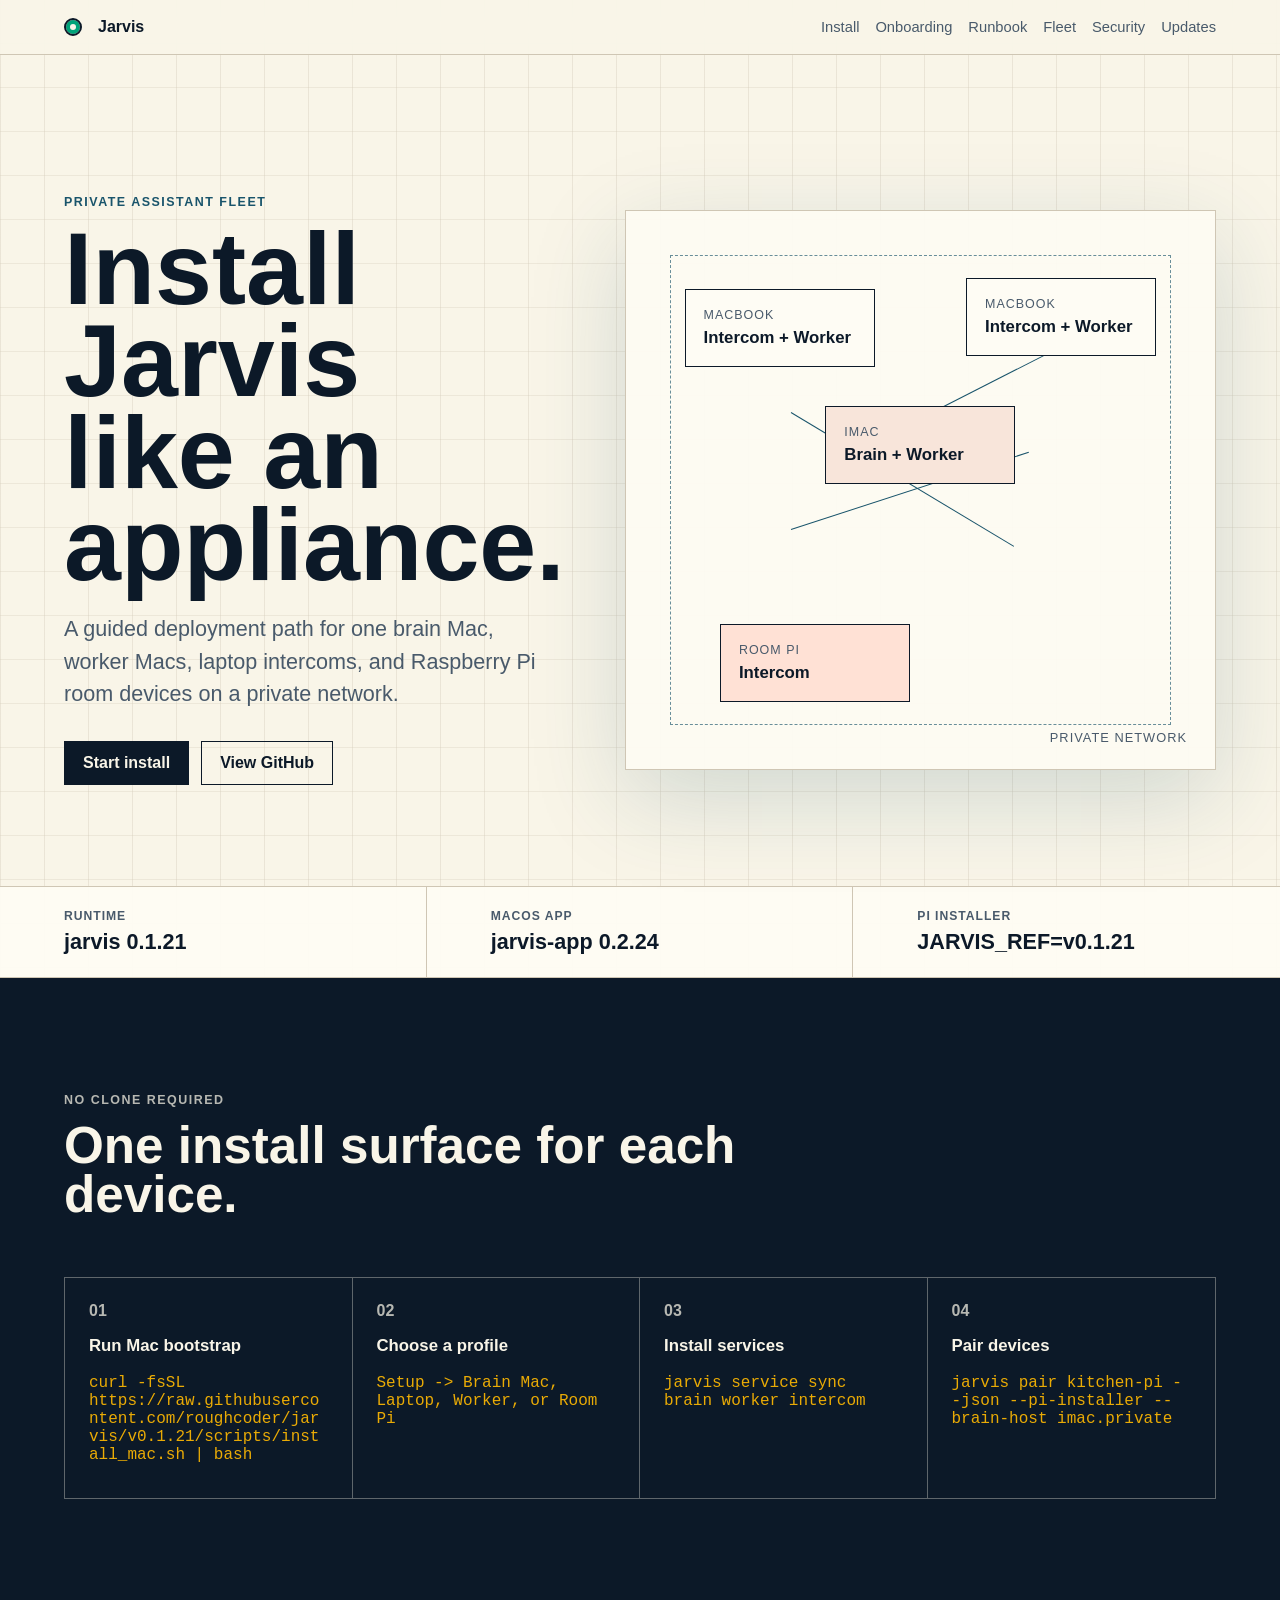
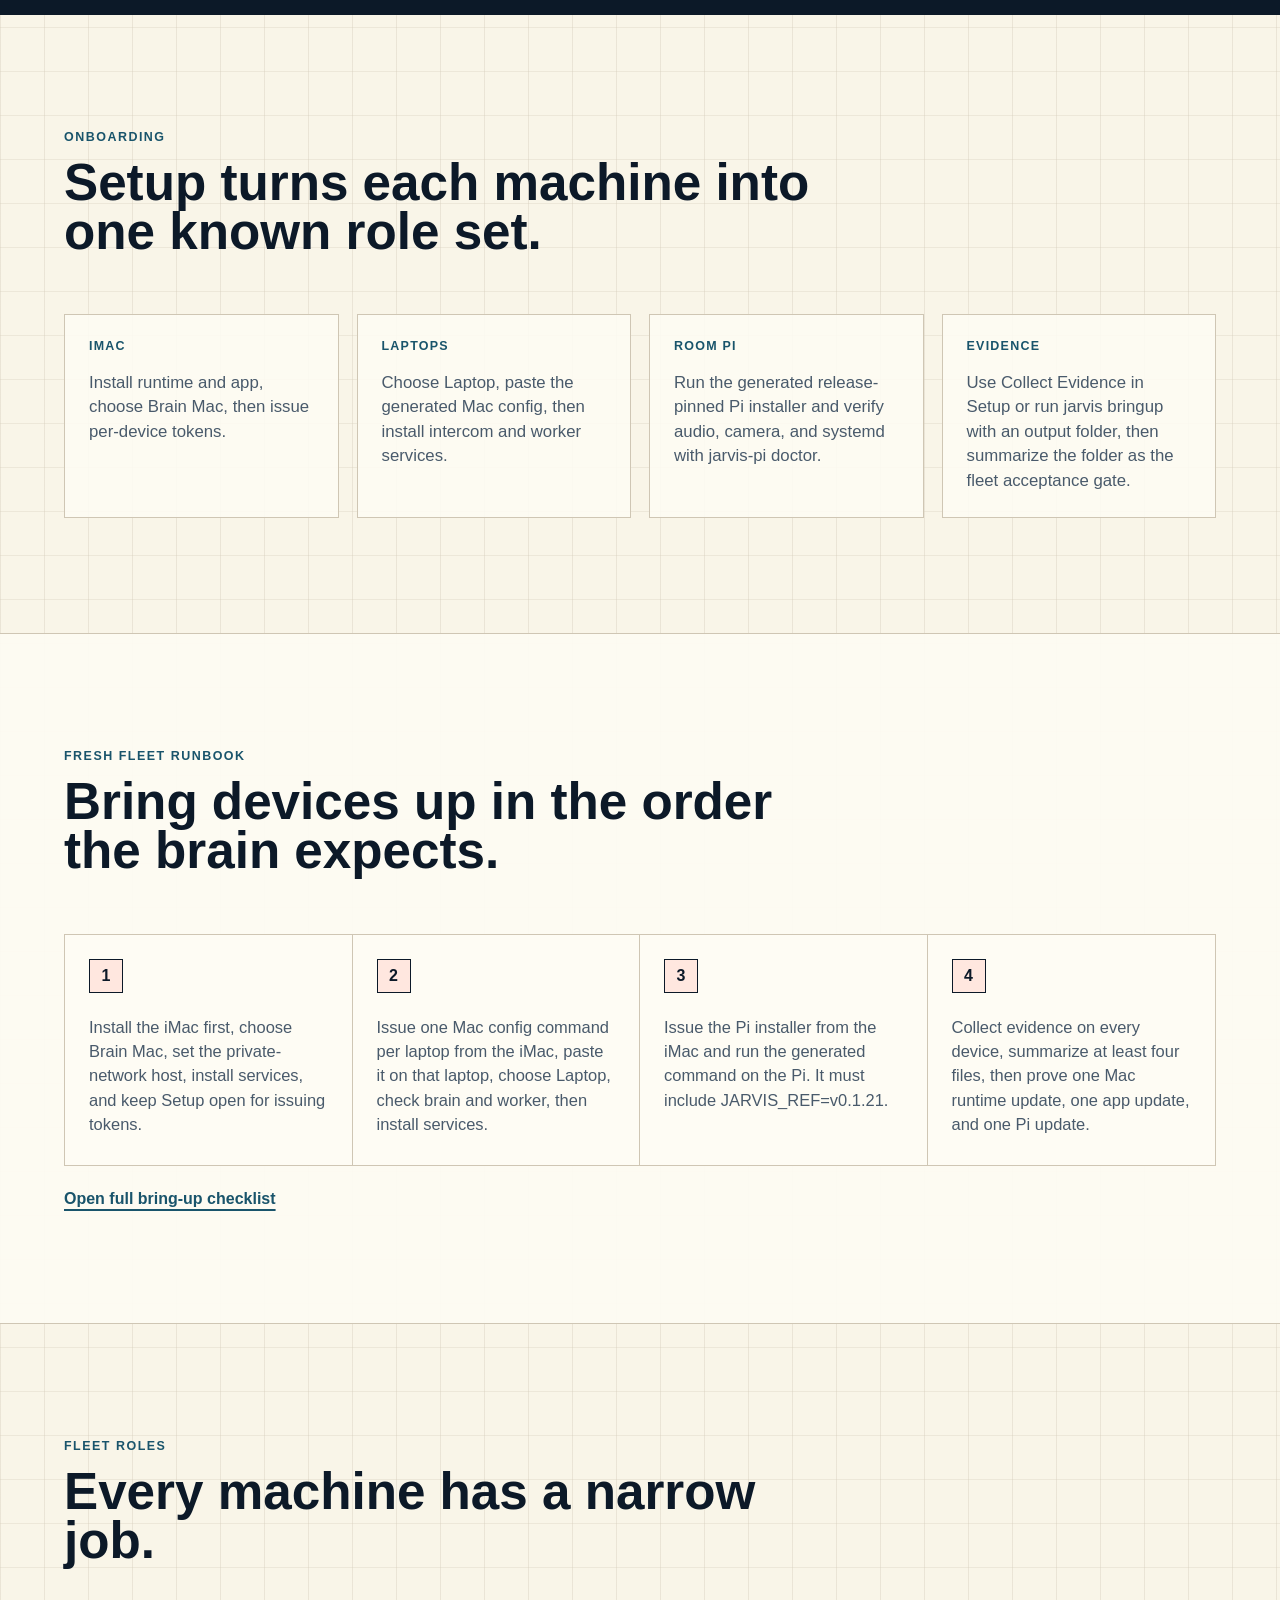
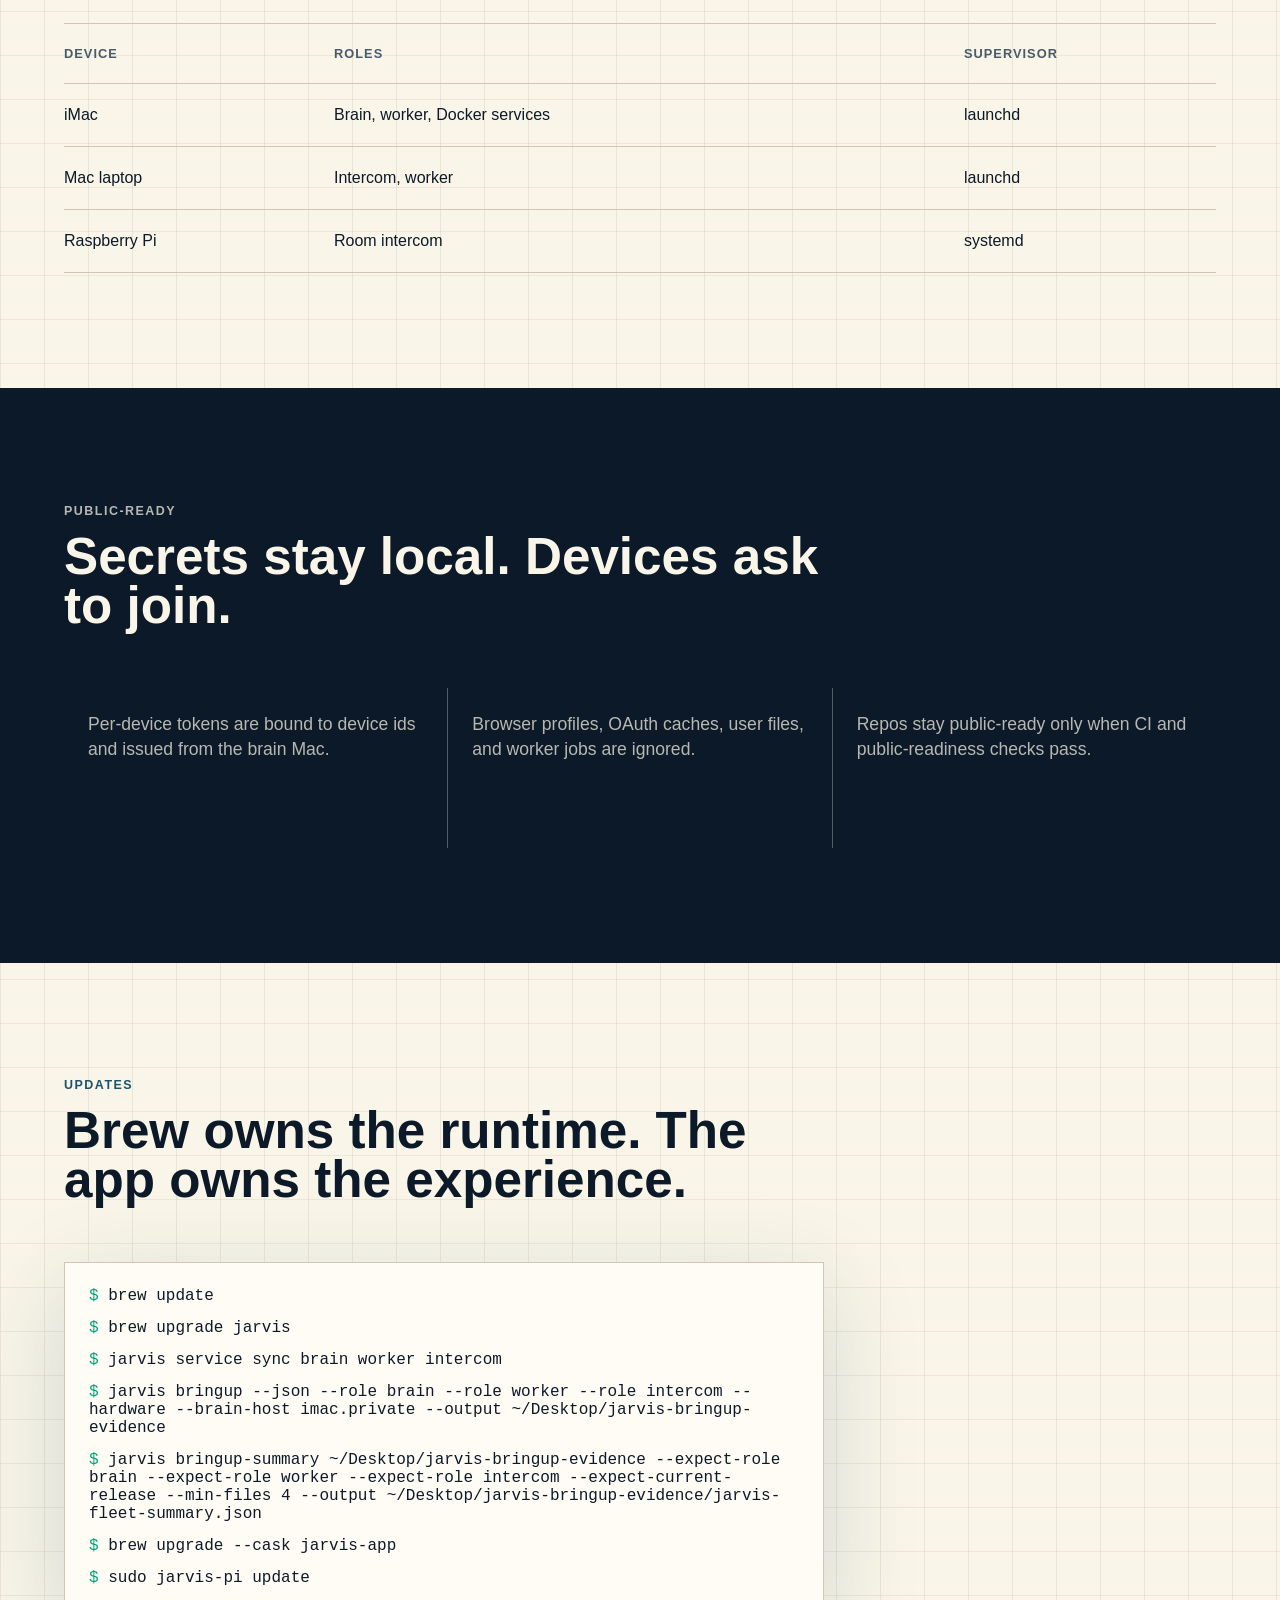
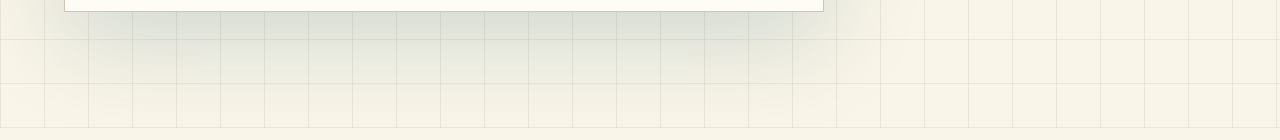
==== docs-site/index.html @ 539bac6f "Keep no-clone fleet status green without Docker Fresh Homebrew installs do not always have a local c" ====
<!doctype html>
<html lang="en">
  <head>
    <meta charset="utf-8">
    <meta name="viewport" content="width=device-width, initial-scale=1">
    <title>Jarvis Deployment</title>
    <meta name="description" content="Install and operate Jarvis across Macs and Raspberry Pi intercoms.">
    <link rel="stylesheet" href="styles.css?v=20260623-runbook">
  </head>
  <body>
    <header class="topbar">
      <a class="brand" href="#top" aria-label="Jarvis deployment home">
        <span class="mark"></span>
        <span>Jarvis</span>
      </a>
      <nav aria-label="Primary navigation">
        <a href="#install">Install</a>
        <a href="#onboarding">Onboarding</a>
        <a href="#runbook">Runbook</a>
        <a href="#fleet">Fleet</a>
        <a href="#security">Security</a>
        <a href="#updates">Updates</a>
      </nav>
    </header>

    <main id="top">
      <section class="hero">
        <div class="hero-copy">
          <p class="eyebrow">Private assistant fleet</p>
          <h1>Install Jarvis like an appliance.</h1>
          <p class="lede">
            A guided deployment path for one brain Mac, worker Macs, laptop
            intercoms, and Raspberry Pi room devices on a private network.
          </p>
          <div class="actions">
            <a class="button primary" href="#install">Start install</a>
            <a class="button" href="https://github.com/roughcoder/jarvis">View GitHub</a>
          </div>
        </div>

        <div class="fleet-visual" aria-label="Jarvis fleet topology">
          <div class="node brain">
            <span>iMac</span>
            <strong>Brain + Worker</strong>
          </div>
          <div class="node laptop one">
            <span>MacBook</span>
            <strong>Intercom + Worker</strong>
          </div>
          <div class="node laptop two">
            <span>MacBook</span>
            <strong>Intercom + Worker</strong>
          </div>
          <div class="node pi">
            <span>Room Pi</span>
            <strong>Intercom</strong>
          </div>
          <div class="link l1"></div>
          <div class="link l2"></div>
          <div class="link l3"></div>
          <div class="network-label">private network</div>
        </div>
      </section>

      <section class="release-strip" aria-label="Current public releases">
        <div>
          <span>Runtime</span>
          <strong>jarvis 0.1.21</strong>
        </div>
        <div>
          <span>macOS app</span>
          <strong>jarvis-app 0.2.24</strong>
        </div>
        <div>
          <span>Pi installer</span>
          <strong>JARVIS_REF=v0.1.21</strong>
        </div>
      </section>

      <section id="install" class="band install">
        <div class="section-heading">
          <p class="eyebrow">No clone required</p>
          <h2>One install surface for each device.</h2>
        </div>
        <div class="install-grid">
          <article>
            <p class="step">01</p>
            <h3>Run Mac bootstrap</h3>
            <code>curl -fsSL https://raw.githubusercontent.com/roughcoder/jarvis/v0.1.21/scripts/install_mac.sh | bash</code>
          </article>
          <article>
            <p class="step">02</p>
            <h3>Choose a profile</h3>
            <code>Setup -> Brain Mac, Laptop, Worker, or Room Pi</code>
          </article>
          <article>
            <p class="step">03</p>
            <h3>Install services</h3>
            <code>jarvis service sync brain worker intercom</code>
          </article>
          <article>
            <p class="step">04</p>
            <h3>Pair devices</h3>
            <code>jarvis pair kitchen-pi --json --pi-installer --brain-host imac.private</code>
          </article>
        </div>
      </section>

      <section id="onboarding" class="onboarding">
        <div class="section-heading">
          <p class="eyebrow">Onboarding</p>
          <h2>Setup turns each machine into one known role set.</h2>
        </div>
        <div class="flow">
          <article>
            <span>iMac</span>
            <p>Install runtime and app, choose Brain Mac, then issue per-device tokens.</p>
          </article>
          <article>
            <span>Laptops</span>
            <p>Choose Laptop, paste the generated Mac config, then install intercom and worker services.</p>
          </article>
          <article>
            <span>Room Pi</span>
            <p>Run the generated release-pinned Pi installer and verify audio, camera, and systemd with jarvis-pi doctor.</p>
          </article>
          <article>
            <span>Evidence</span>
            <p>Use Collect Evidence in Setup or run jarvis bringup with an output folder, then summarize the folder as the fleet acceptance gate.</p>
          </article>
        </div>
      </section>

      <section id="runbook" class="runbook">
        <div class="section-heading">
          <p class="eyebrow">Fresh fleet runbook</p>
          <h2>Bring devices up in the order the brain expects.</h2>
        </div>
        <div class="runbook-list">
          <article>
            <span>1</span>
            <p>Install the iMac first, choose Brain Mac, set the private-network host, install services, and keep Setup open for issuing tokens.</p>
          </article>
          <article>
            <span>2</span>
            <p>Issue one Mac config command per laptop from the iMac, paste it on that laptop, choose Laptop, check brain and worker, then install services.</p>
          </article>
          <article>
            <span>3</span>
            <p>Issue the Pi installer from the iMac and run the generated command on the Pi. It must include JARVIS_REF=v0.1.21.</p>
          </article>
          <article>
            <span>4</span>
            <p>Collect evidence on every device, summarize at least four files, then prove one Mac runtime update, one app update, and one Pi update.</p>
          </article>
        </div>
        <a class="text-link" href="https://github.com/roughcoder/jarvis/blob/main/docs/BRINGUP.md">Open full bring-up checklist</a>
      </section>

      <section id="fleet" class="fleet">
        <div class="section-heading">
          <p class="eyebrow">Fleet roles</p>
          <h2>Every machine has a narrow job.</h2>
        </div>
        <div class="role-table">
          <div class="row head"><span>Device</span><span>Roles</span><span>Supervisor</span></div>
          <div class="row"><span>iMac</span><span>Brain, worker, Docker services</span><span>launchd</span></div>
          <div class="row"><span>Mac laptop</span><span>Intercom, worker</span><span>launchd</span></div>
          <div class="row"><span>Raspberry Pi</span><span>Room intercom</span><span>systemd</span></div>
        </div>
      </section>

      <section id="security" class="band security">
        <div class="section-heading">
          <p class="eyebrow">Public-ready</p>
          <h2>Secrets stay local. Devices ask to join.</h2>
        </div>
        <div class="security-grid">
          <p>Per-device tokens are bound to device ids and issued from the brain Mac.</p>
          <p>Browser profiles, OAuth caches, user files, and worker jobs are ignored.</p>
          <p>Repos stay public-ready only when CI and public-readiness checks pass.</p>
        </div>
      </section>

      <section id="updates" class="updates">
        <div class="section-heading">
          <p class="eyebrow">Updates</p>
          <h2>Brew owns the runtime. The app owns the experience.</h2>
        </div>
        <div class="terminal">
          <span>brew update</span>
          <span>brew upgrade jarvis</span>
          <span>jarvis service sync brain worker intercom</span>
          <span>jarvis bringup --json --role brain --role worker --role intercom --hardware --brain-host imac.private --output ~/Desktop/jarvis-bringup-evidence</span>
          <span>jarvis bringup-summary ~/Desktop/jarvis-bringup-evidence --expect-role brain --expect-role worker --expect-role intercom --expect-current-release --min-files 4 --output ~/Desktop/jarvis-bringup-evidence/jarvis-fleet-summary.json</span>
          <span>brew upgrade --cask jarvis-app</span>
          <span>sudo jarvis-pi update</span>
        </div>
      </section>
    </main>
  </body>
</html>
---- docs-site/styles.css ----
:root {
  color-scheme: light;
  --paper: oklch(97% 0.018 92);
  --ink: oklch(21% 0.035 252);
  --muted: oklch(46% 0.035 250);
  --line: oklch(83% 0.027 86);
  --steel: oklch(42% 0.07 228);
  --signal: oklch(63% 0.14 168);
  --amber: oklch(78% 0.16 82);
  --panel: oklch(99% 0.011 96);
  --shadow: 0 28px 90px color-mix(in oklch, var(--steel), transparent 82%);
  font-family: ui-sans-serif, "Avenir Next", "SF Pro Display", "Helvetica Neue", sans-serif;
}

* {
  box-sizing: border-box;
}

html {
  scroll-behavior: smooth;
}

body {
  margin: 0;
  background:
    linear-gradient(90deg, color-mix(in oklch, var(--line), transparent 65%) 1px, transparent 1px),
    linear-gradient(0deg, color-mix(in oklch, var(--line), transparent 70%) 1px, transparent 1px),
    var(--paper);
  background-size: 44px 44px;
  color: var(--ink);
}

a {
  color: inherit;
}

.topbar {
  position: sticky;
  top: 0;
  z-index: 20;
  display: flex;
  align-items: center;
  justify-content: space-between;
  padding: 18px clamp(18px, 5vw, 72px);
  background: color-mix(in oklch, var(--paper), transparent 10%);
  border-bottom: 1px solid var(--line);
  backdrop-filter: blur(18px);
}

.brand,
nav {
  display: flex;
  align-items: center;
  gap: 16px;
}

.brand {
  text-decoration: none;
  font-weight: 750;
  letter-spacing: 0;
}

.mark {
  width: 18px;
  height: 18px;
  border: 2px solid var(--ink);
  border-radius: 50%;
  box-shadow: inset 0 0 0 4px var(--signal);
}

nav a {
  font-size: 0.92rem;
  color: var(--muted);
  text-decoration: none;
}

nav a:hover {
  color: var(--ink);
}

.hero {
  display: grid;
  grid-template-columns: minmax(0, 0.9fr) minmax(360px, 1.1fr);
  gap: clamp(32px, 6vw, 92px);
  min-height: calc(100vh - 69px);
  align-items: center;
  padding: clamp(56px, 8vw, 120px) clamp(18px, 5vw, 72px) 64px;
}

.hero-copy {
  max-width: 680px;
}

.eyebrow {
  margin: 0 0 14px;
  color: var(--steel);
  font-size: 0.78rem;
  font-weight: 800;
  letter-spacing: 0.12em;
  text-transform: uppercase;
}

h1,
h2,
h3,
p {
  margin-top: 0;
}

h1 {
  margin-bottom: 22px;
  font-size: clamp(3.25rem, 8vw, 7.6rem);
  line-height: 0.9;
  letter-spacing: 0;
  max-width: 8ch;
}

h2 {
  margin-bottom: 0;
  font-size: clamp(2rem, 4vw, 4.6rem);
  line-height: 0.96;
  letter-spacing: 0;
}

h3 {
  margin-bottom: 18px;
  font-size: 1.05rem;
}

.lede {
  max-width: 34rem;
  color: var(--muted);
  font-size: clamp(1.08rem, 2vw, 1.35rem);
  line-height: 1.5;
}

.actions {
  display: flex;
  flex-wrap: wrap;
  gap: 12px;
  margin-top: 30px;
}

.button {
  display: inline-flex;
  align-items: center;
  min-height: 44px;
  padding: 0 18px;
  border: 1px solid var(--ink);
  color: var(--ink);
  text-decoration: none;
  font-weight: 720;
}

.button.primary {
  background: var(--ink);
  color: var(--paper);
}

.fleet-visual {
  position: relative;
  min-height: 560px;
  border: 1px solid var(--line);
  background: color-mix(in oklch, var(--panel), transparent 8%);
  box-shadow: var(--shadow);
  overflow: hidden;
}

.fleet-visual::before {
  content: "";
  position: absolute;
  inset: 44px;
  border: 1px dashed color-mix(in oklch, var(--steel), transparent 35%);
}

.node {
  position: absolute;
  z-index: 2;
  width: 190px;
  padding: 18px;
  background: var(--panel);
  border: 1px solid var(--ink);
}

.node span {
  display: block;
  margin-bottom: 6px;
  color: var(--muted);
  font-size: 0.78rem;
  text-transform: uppercase;
  letter-spacing: 0.08em;
}

.node strong {
  display: block;
  font-size: 1.05rem;
}

.brain {
  top: 42%;
  left: 50%;
  transform: translate(-50%, -50%);
  background: color-mix(in oklch, var(--signal), white 82%);
}

.one {
  top: 14%;
  left: 10%;
}

.two {
  right: 10%;
  top: 12%;
}

.pi {
  bottom: 12%;
  left: 16%;
  background: color-mix(in oklch, var(--amber), white 72%);
}

.link {
  position: absolute;
  z-index: 1;
  height: 1px;
  background: var(--steel);
  transform-origin: left center;
}

.l1 {
  width: 260px;
  top: 36%;
  left: 28%;
  transform: rotate(31deg);
}

.l2 {
  width: 230px;
  top: 36%;
  left: 52%;
  transform: rotate(-27deg);
}

.l3 {
  width: 250px;
  top: 57%;
  left: 28%;
  transform: rotate(-18deg);
}

.network-label {
  position: absolute;
  right: 28px;
  bottom: 24px;
  color: var(--muted);
  font-size: 0.8rem;
  text-transform: uppercase;
  letter-spacing: 0.08em;
}

.band,
.fleet,
.onboarding,
.runbook,
.updates {
  padding: clamp(64px, 9vw, 130px) clamp(18px, 5vw, 72px);
}

.release-strip {
  display: grid;
  grid-template-columns: repeat(3, minmax(0, 1fr));
  border-top: 1px solid var(--line);
  border-bottom: 1px solid var(--line);
  background: color-mix(in oklch, var(--panel), transparent 4%);
}

.release-strip div {
  padding: 22px clamp(18px, 5vw, 72px);
  border-right: 1px solid var(--line);
}

.release-strip div:last-child {
  border-right: 0;
}

.release-strip span {
  display: block;
  margin-bottom: 6px;
  color: var(--muted);
  font-size: 0.76rem;
  font-weight: 800;
  letter-spacing: 0.08em;
  text-transform: uppercase;
}

.release-strip strong {
  font-size: clamp(1rem, 2vw, 1.35rem);
}

.band {
  background: var(--ink);
  color: var(--paper);
}

.band .eyebrow,
.band p {
  color: color-mix(in oklch, var(--paper), transparent 28%);
}

.section-heading {
  max-width: 760px;
  margin-bottom: clamp(32px, 5vw, 58px);
}

.install-grid {
  display: grid;
  grid-template-columns: repeat(4, minmax(0, 1fr));
  border: 1px solid color-mix(in oklch, var(--paper), transparent 65%);
}

.install-grid article {
  min-height: 220px;
  padding: 24px;
  border-right: 1px solid color-mix(in oklch, var(--paper), transparent 65%);
}

.install-grid article:last-child {
  border-right: 0;
}

.step {
  color: var(--amber);
  font-weight: 800;
}

code,
.terminal {
  font-family: "SF Mono", ui-monospace, monospace;
}

code {
  display: block;
  color: var(--amber);
  overflow-wrap: anywhere;
}

.role-table {
  border-top: 1px solid var(--line);
}

.flow {
  display: grid;
  grid-template-columns: repeat(4, minmax(0, 1fr));
  gap: 18px;
}

.flow article {
  min-height: 190px;
  padding: 24px;
  border: 1px solid var(--line);
  background: color-mix(in oklch, var(--panel), transparent 12%);
}

.flow span {
  display: block;
  margin-bottom: 18px;
  color: var(--steel);
  font-size: 0.78rem;
  font-weight: 800;
  letter-spacing: 0.1em;
  text-transform: uppercase;
}

.flow p {
  margin: 0;
  color: var(--muted);
  font-size: 1.05rem;
  line-height: 1.45;
}

.runbook {
  background: color-mix(in oklch, var(--panel), transparent 8%);
  border-top: 1px solid var(--line);
  border-bottom: 1px solid var(--line);
}

.runbook-list {
  display: grid;
  grid-template-columns: repeat(4, minmax(0, 1fr));
  gap: 0;
  border: 1px solid var(--line);
  background: var(--panel);
}

.runbook-list article {
  min-height: 230px;
  padding: 24px;
  border-right: 1px solid var(--line);
}

.runbook-list article:last-child {
  border-right: 0;
}

.runbook-list span {
  display: inline-grid;
  place-items: center;
  width: 34px;
  height: 34px;
  margin-bottom: 22px;
  border: 1px solid var(--ink);
  background: color-mix(in oklch, var(--amber), white 78%);
  font-weight: 800;
}

.runbook-list p {
  margin: 0;
  color: var(--muted);
  font-size: 1.03rem;
  line-height: 1.48;
}

.text-link {
  display: inline-flex;
  margin-top: 24px;
  color: var(--steel);
  font-weight: 760;
  text-decoration-thickness: 2px;
  text-underline-offset: 5px;
}

.row {
  display: grid;
  grid-template-columns: 0.7fr 1.7fr 0.7fr;
  gap: 18px;
  padding: 22px 0;
  border-bottom: 1px solid var(--line);
}

.head {
  color: var(--muted);
  font-size: 0.8rem;
  font-weight: 800;
  text-transform: uppercase;
  letter-spacing: 0.08em;
}

.security-grid {
  display: grid;
  grid-template-columns: repeat(3, minmax(0, 1fr));
  gap: 1px;
  background: color-mix(in oklch, var(--paper), transparent 70%);
}

.security-grid p {
  min-height: 160px;
  margin: 0;
  padding: 24px;
  background: var(--ink);
  font-size: 1.1rem;
  line-height: 1.45;
}

.terminal {
  display: grid;
  gap: 14px;
  max-width: 760px;
  padding: 24px;
  background: var(--panel);
  border: 1px solid var(--line);
  box-shadow: var(--shadow);
}

.terminal span::before {
  content: "$ ";
  color: var(--signal);
}

@media (max-width: 880px) {
  nav {
    display: none;
  }

  .hero {
    grid-template-columns: 1fr;
    min-height: auto;
  }

  .fleet-visual {
    min-height: 480px;
  }

  .fleet-visual::before {
    inset: 44px 34px;
  }

  .node {
    width: 170px;
  }

  .one {
    top: 8%;
    left: 9%;
  }

  .two {
    top: 18%;
    right: 9%;
  }

  .brain {
    top: 44%;
  }

  .pi {
    bottom: 8%;
    left: 12%;
  }

  .link {
    display: none;
  }

  .install-grid,
  .flow,
  .release-strip,
  .runbook-list,
  .security-grid {
    grid-template-columns: 1fr;
  }

  .install-grid article {
    border-right: 0;
    border-bottom: 1px solid color-mix(in oklch, var(--paper), transparent 65%);
  }

  .release-strip div,
  .runbook-list article {
    border-right: 0;
    border-bottom: 1px solid var(--line);
  }

  .release-strip div:last-child,
  .runbook-list article:last-child {
    border-bottom: 0;
  }

  .row {
    grid-template-columns: 1fr;
    gap: 6px;
  }
}

@media (max-width: 520px) {
  .fleet-visual {
    display: grid;
    gap: 12px;
    min-height: auto;
    padding: 18px;
  }

  .fleet-visual::before,
  .fleet-visual .link {
    display: none;
  }

  .node {
    position: static;
    width: 100%;
    transform: none;
    padding: 15px 16px;
  }

  .network-label {
    position: static;
    justify-self: end;
    margin-top: 2px;
  }
}
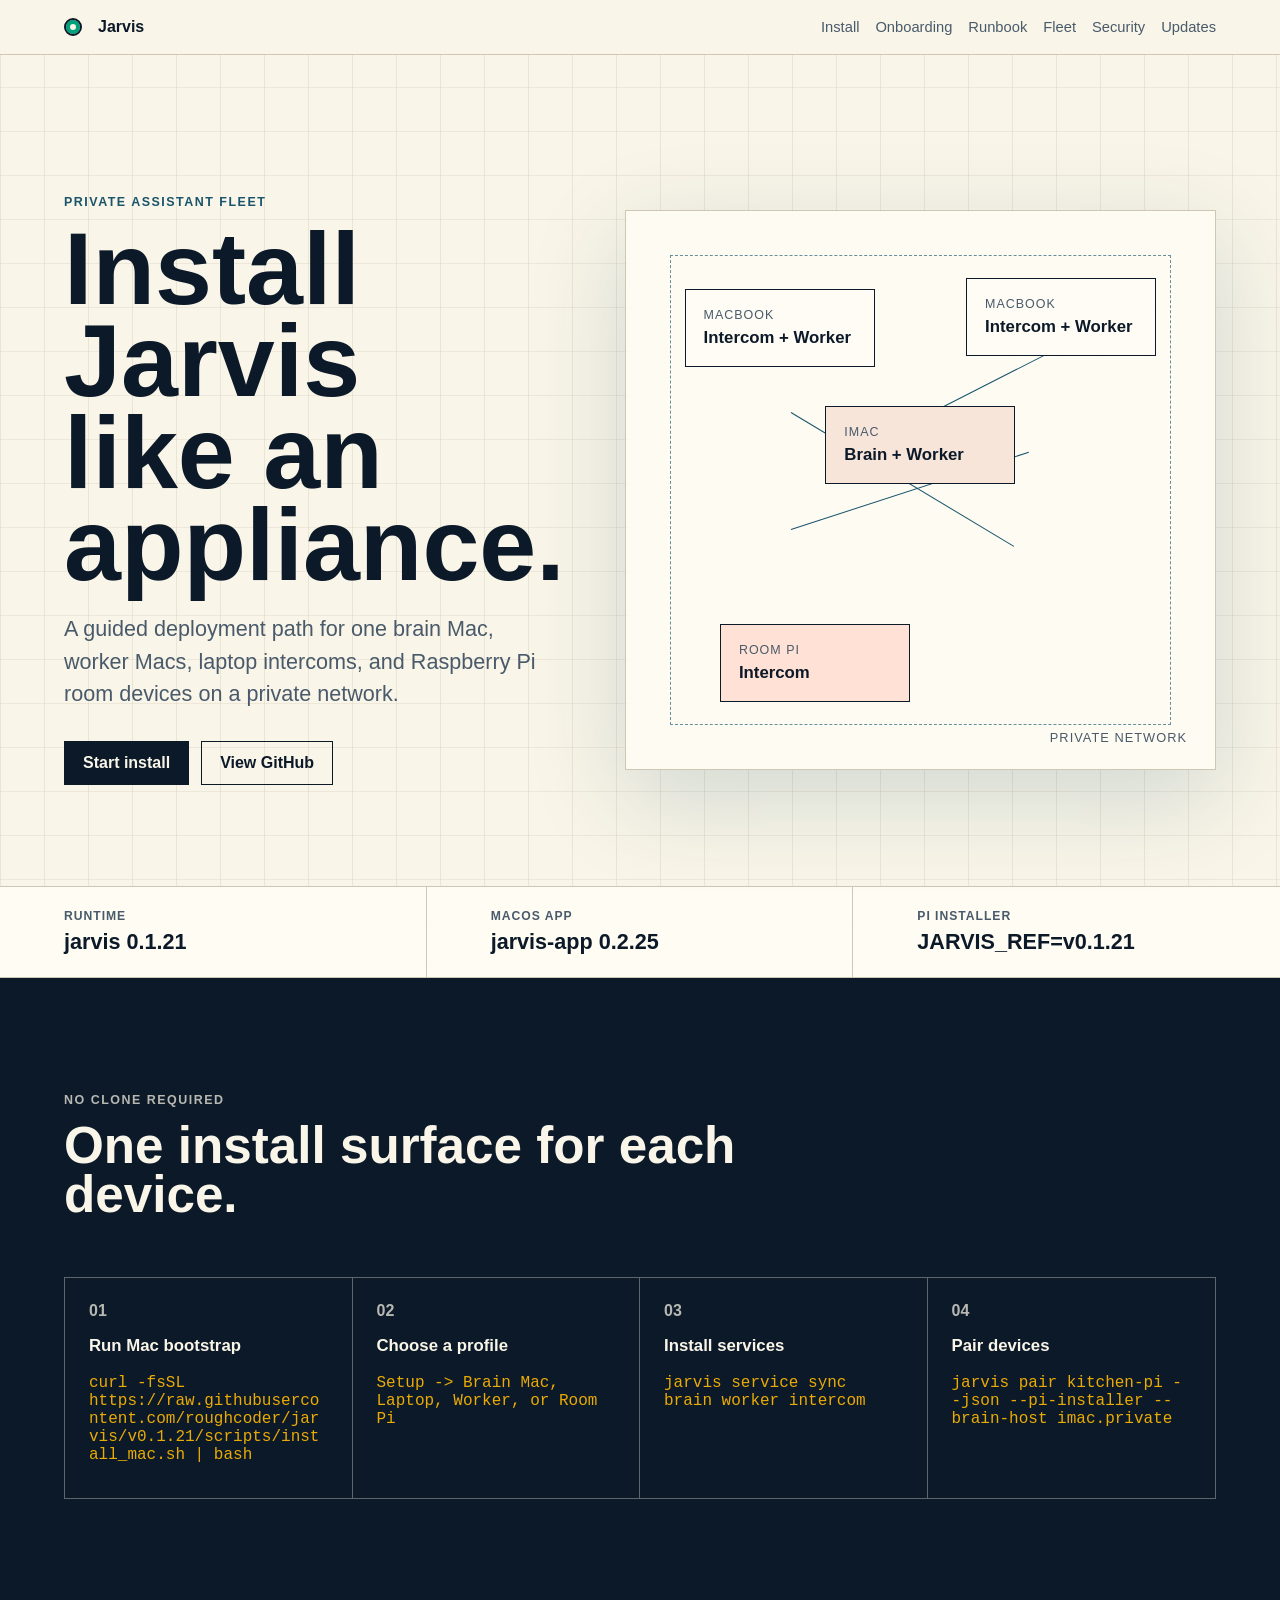
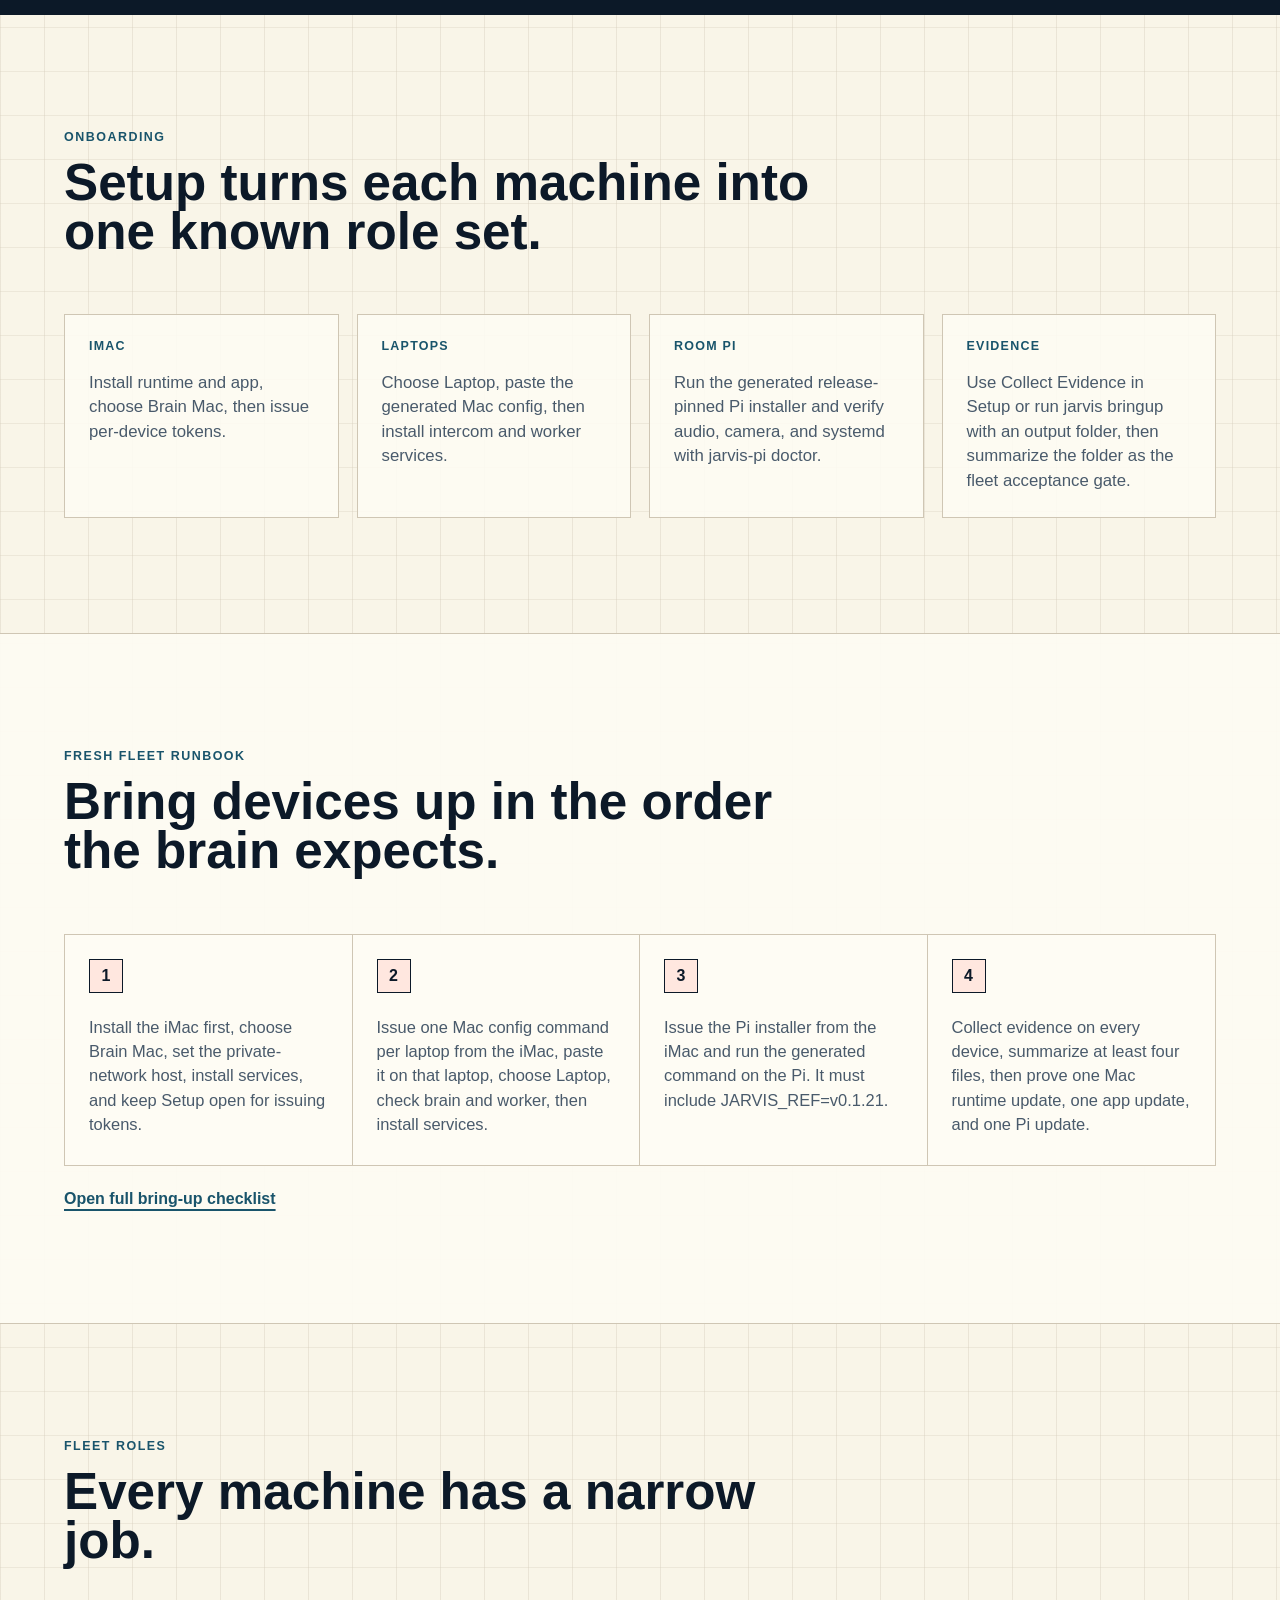
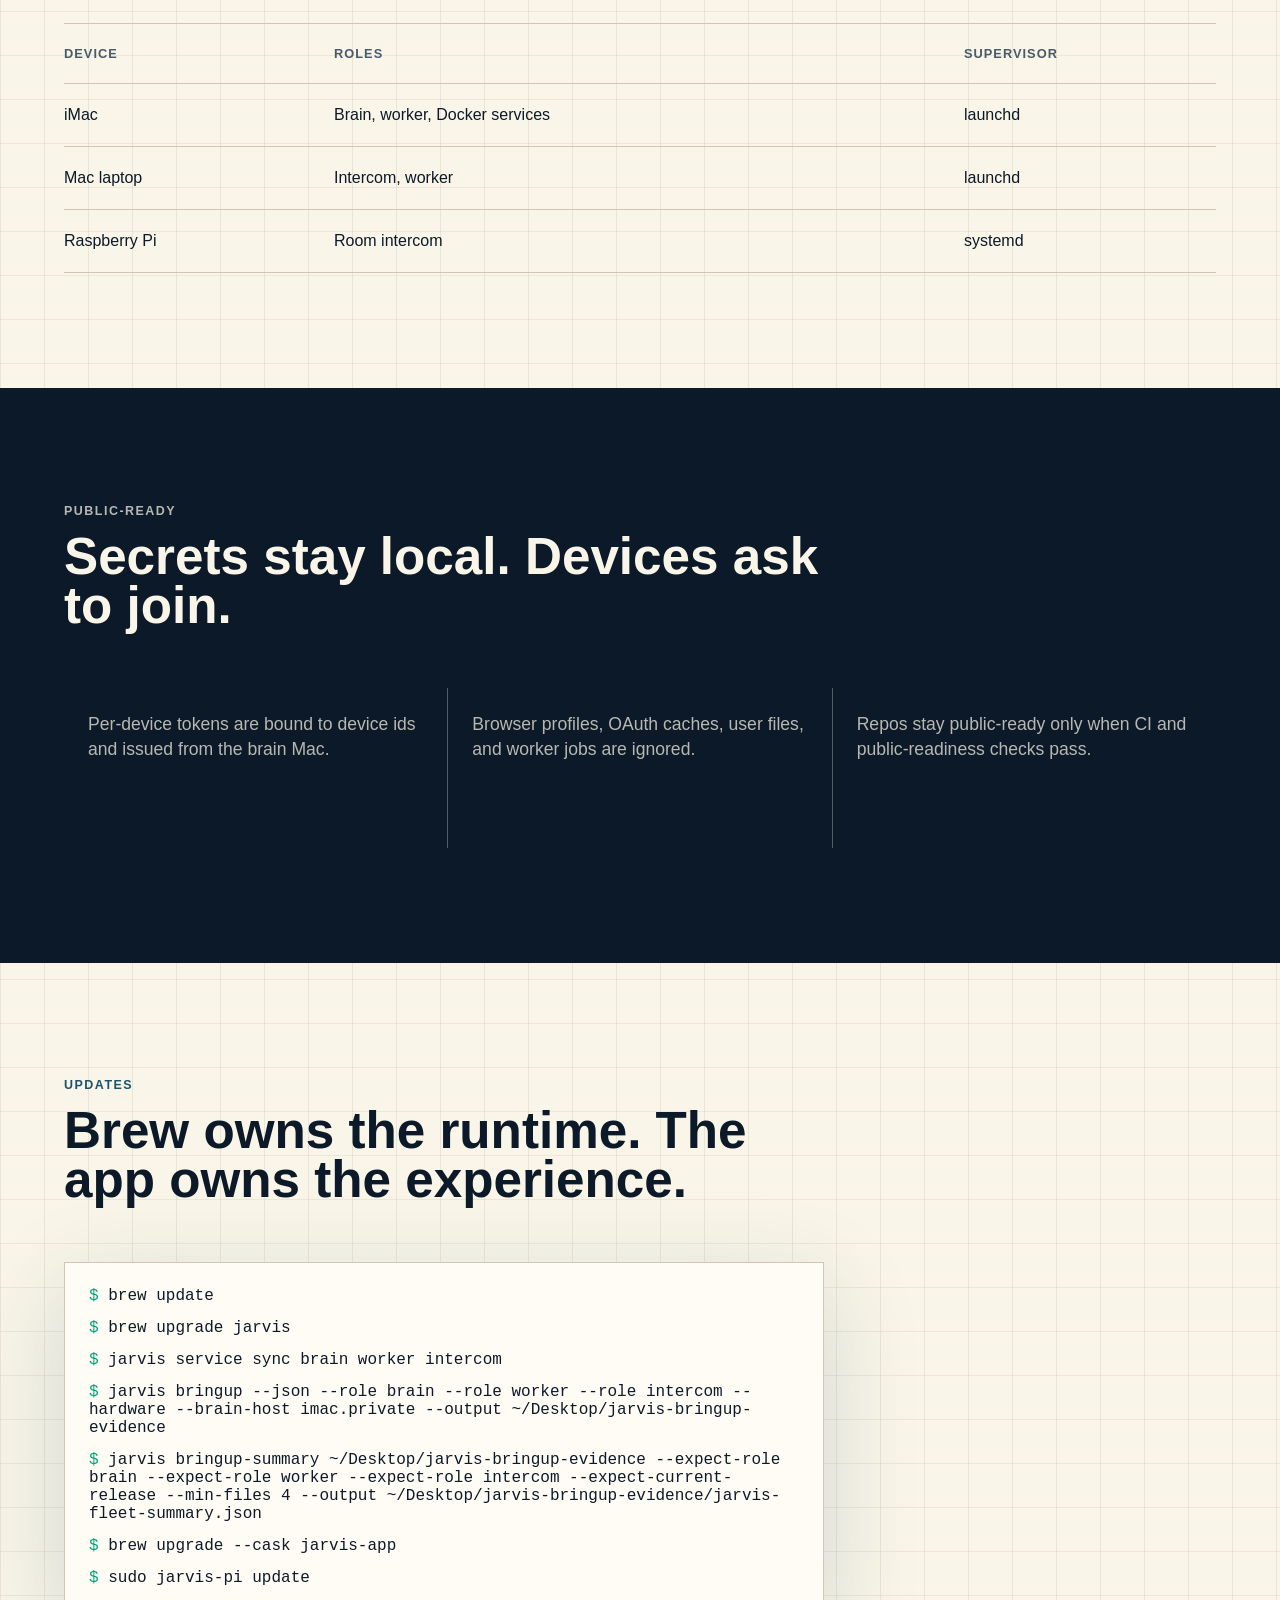
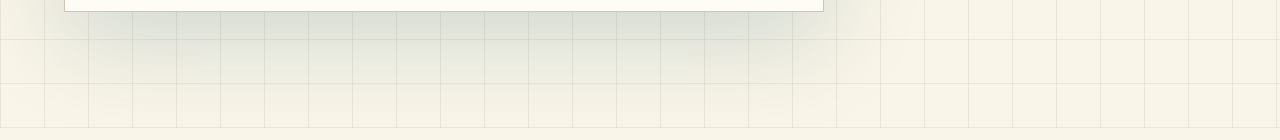
==== commit 43c2de92: "Show current app release on install page The install preview should advertise the app build that con" ====
--- a/docs-site/index.html
+++ b/docs-site/index.html
@@ -69,7 +69,7 @@
         </div>
         <div>
           <span>macOS app</span>
-          <strong>jarvis-app 0.2.24</strong>
+          <strong>jarvis-app 0.2.25</strong>
         </div>
         <div>
           <span>Pi installer</span>
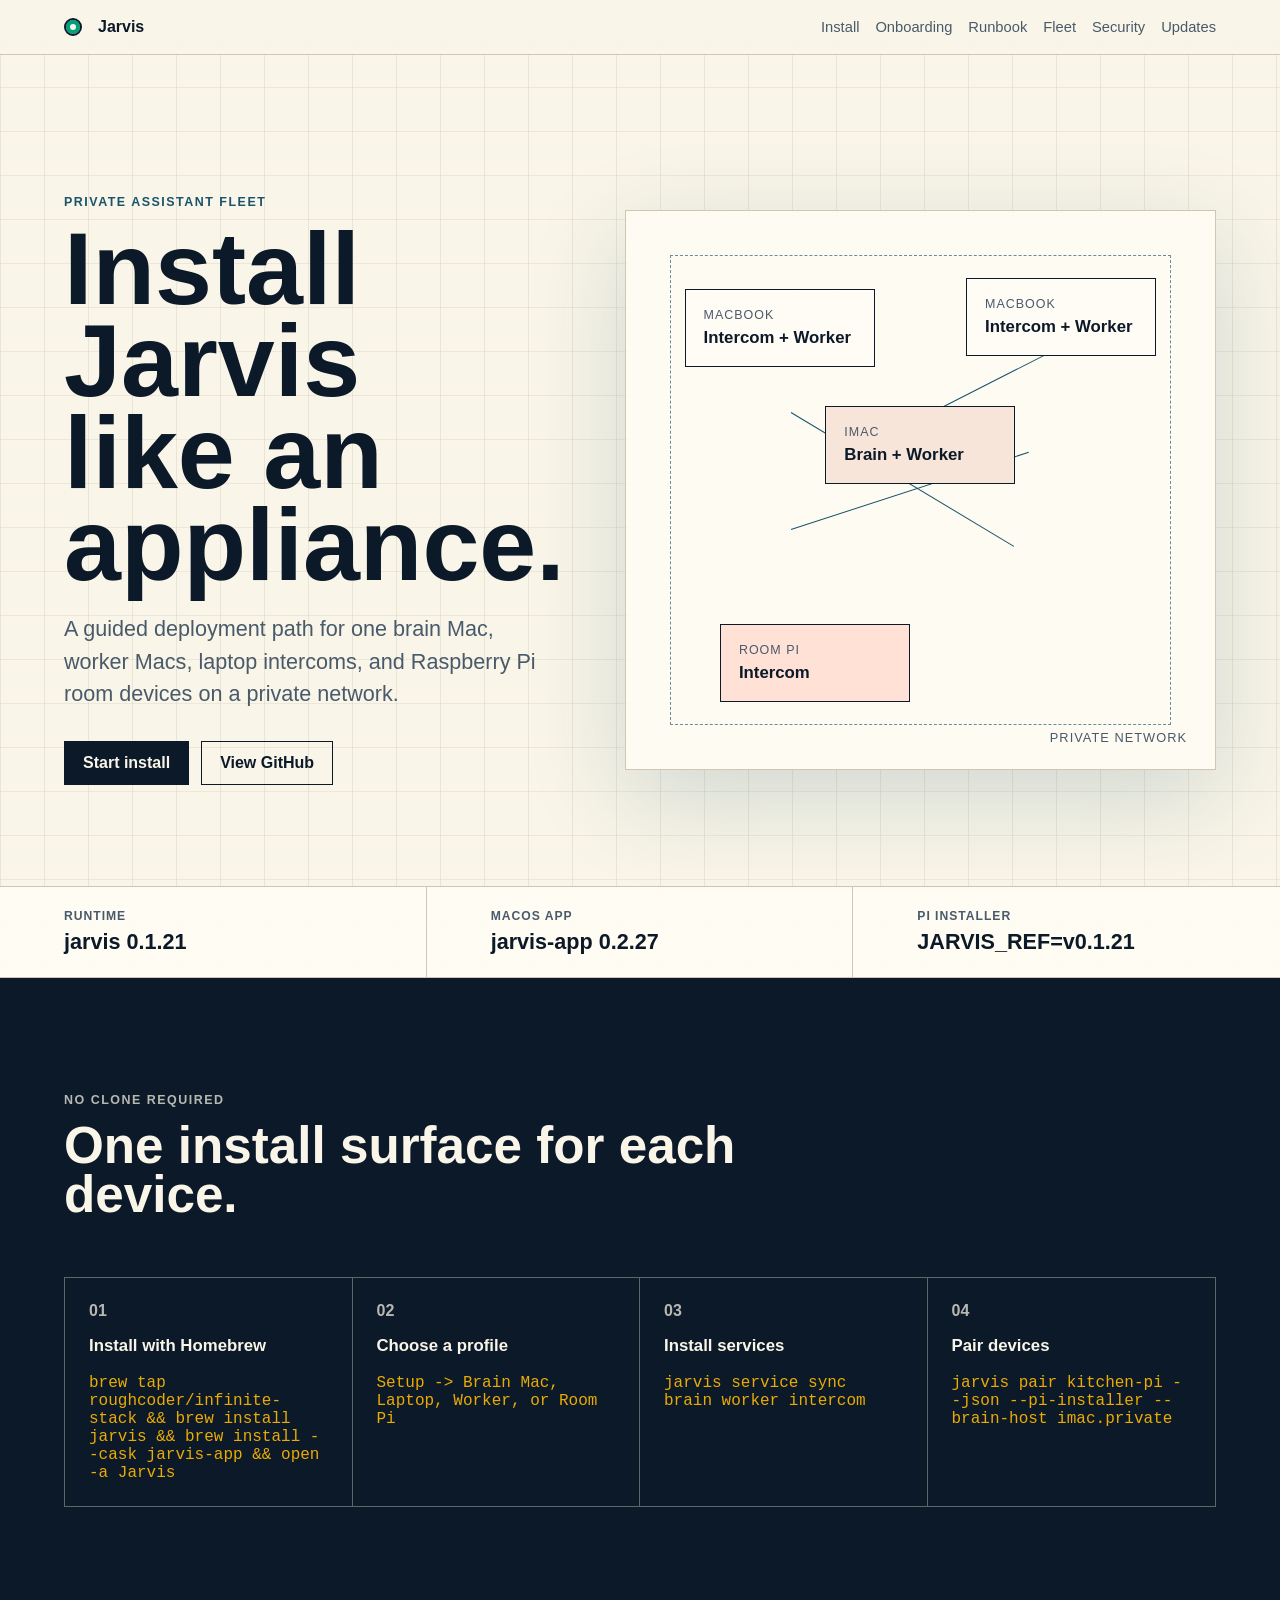
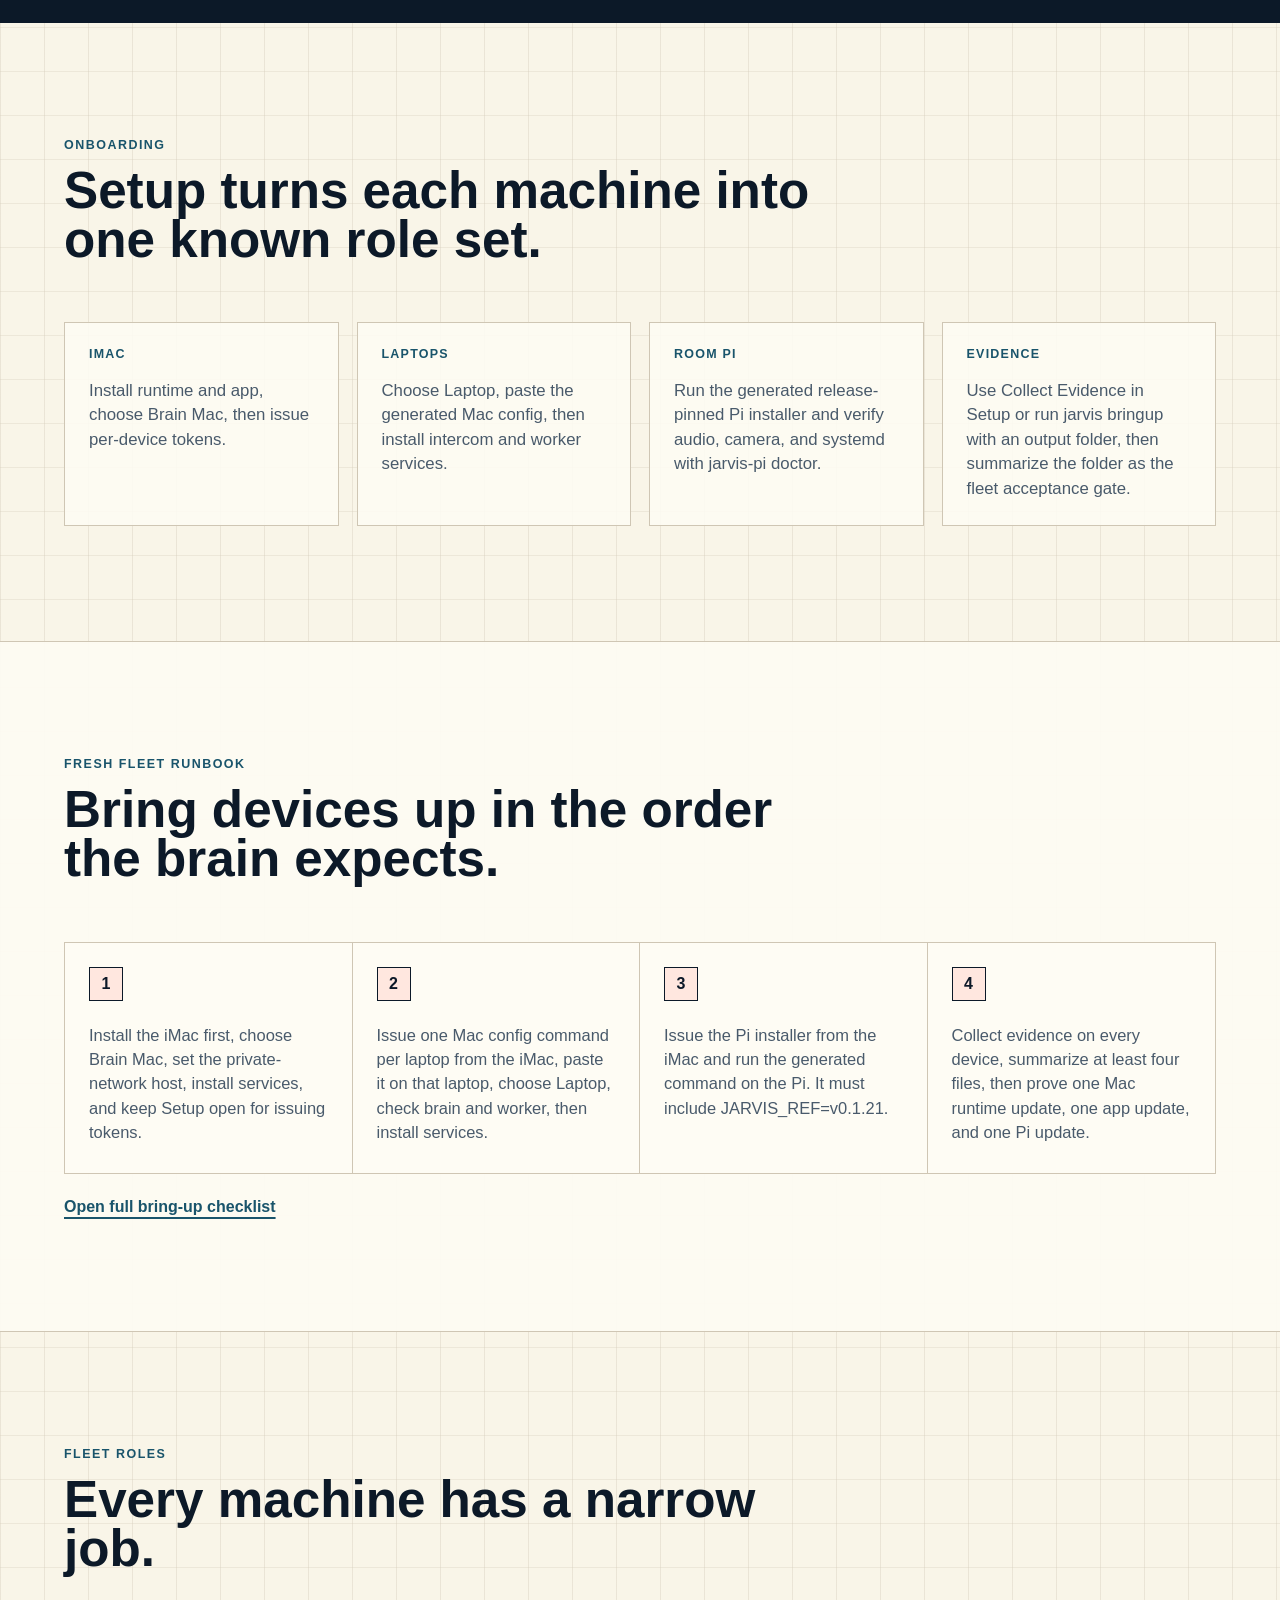
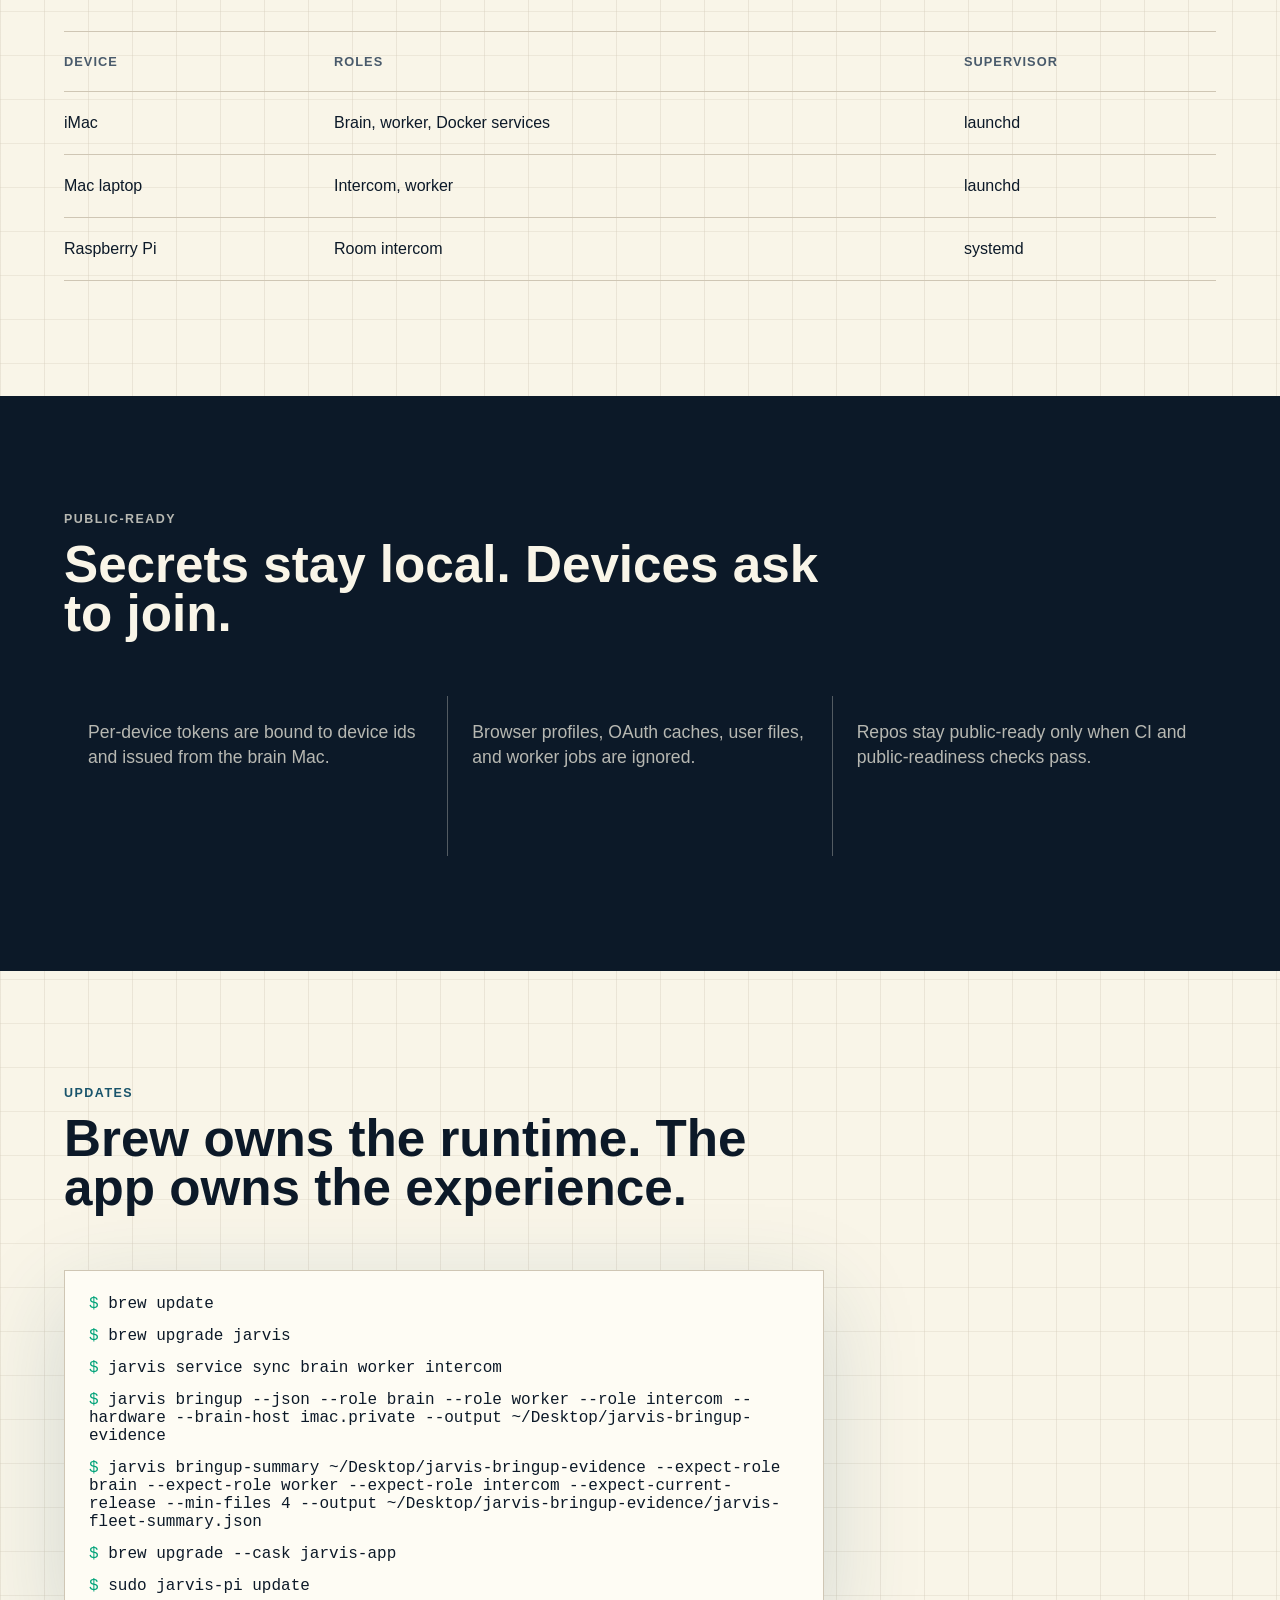
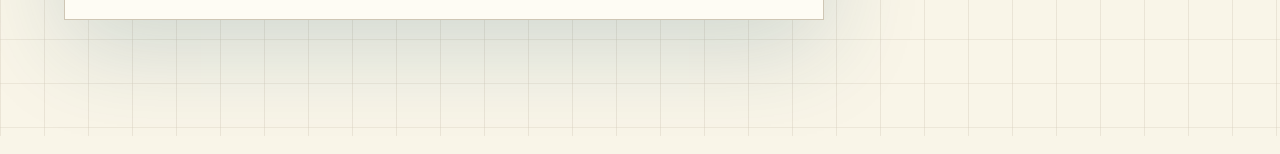
==== commit ffb6d736: "Remove custom Mac bootstrap in favor of Homebrew Constraint: Mac installs should use Homebrew direct" ====
--- a/docs-site/index.html
+++ b/docs-site/index.html
@@ -69,7 +69,7 @@
         </div>
         <div>
           <span>macOS app</span>
-          <strong>jarvis-app 0.2.25</strong>
+          <strong>jarvis-app 0.2.27</strong>
         </div>
         <div>
           <span>Pi installer</span>
@@ -85,8 +85,8 @@
         <div class="install-grid">
           <article>
             <p class="step">01</p>
-            <h3>Run Mac bootstrap</h3>
-            <code>curl -fsSL https://raw.githubusercontent.com/roughcoder/jarvis/v0.1.21/scripts/install_mac.sh | bash</code>
+            <h3>Install with Homebrew</h3>
+            <code>brew tap roughcoder/infinite-stack && brew install jarvis && brew install --cask jarvis-app && open -a Jarvis</code>
           </article>
           <article>
             <p class="step">02</p>
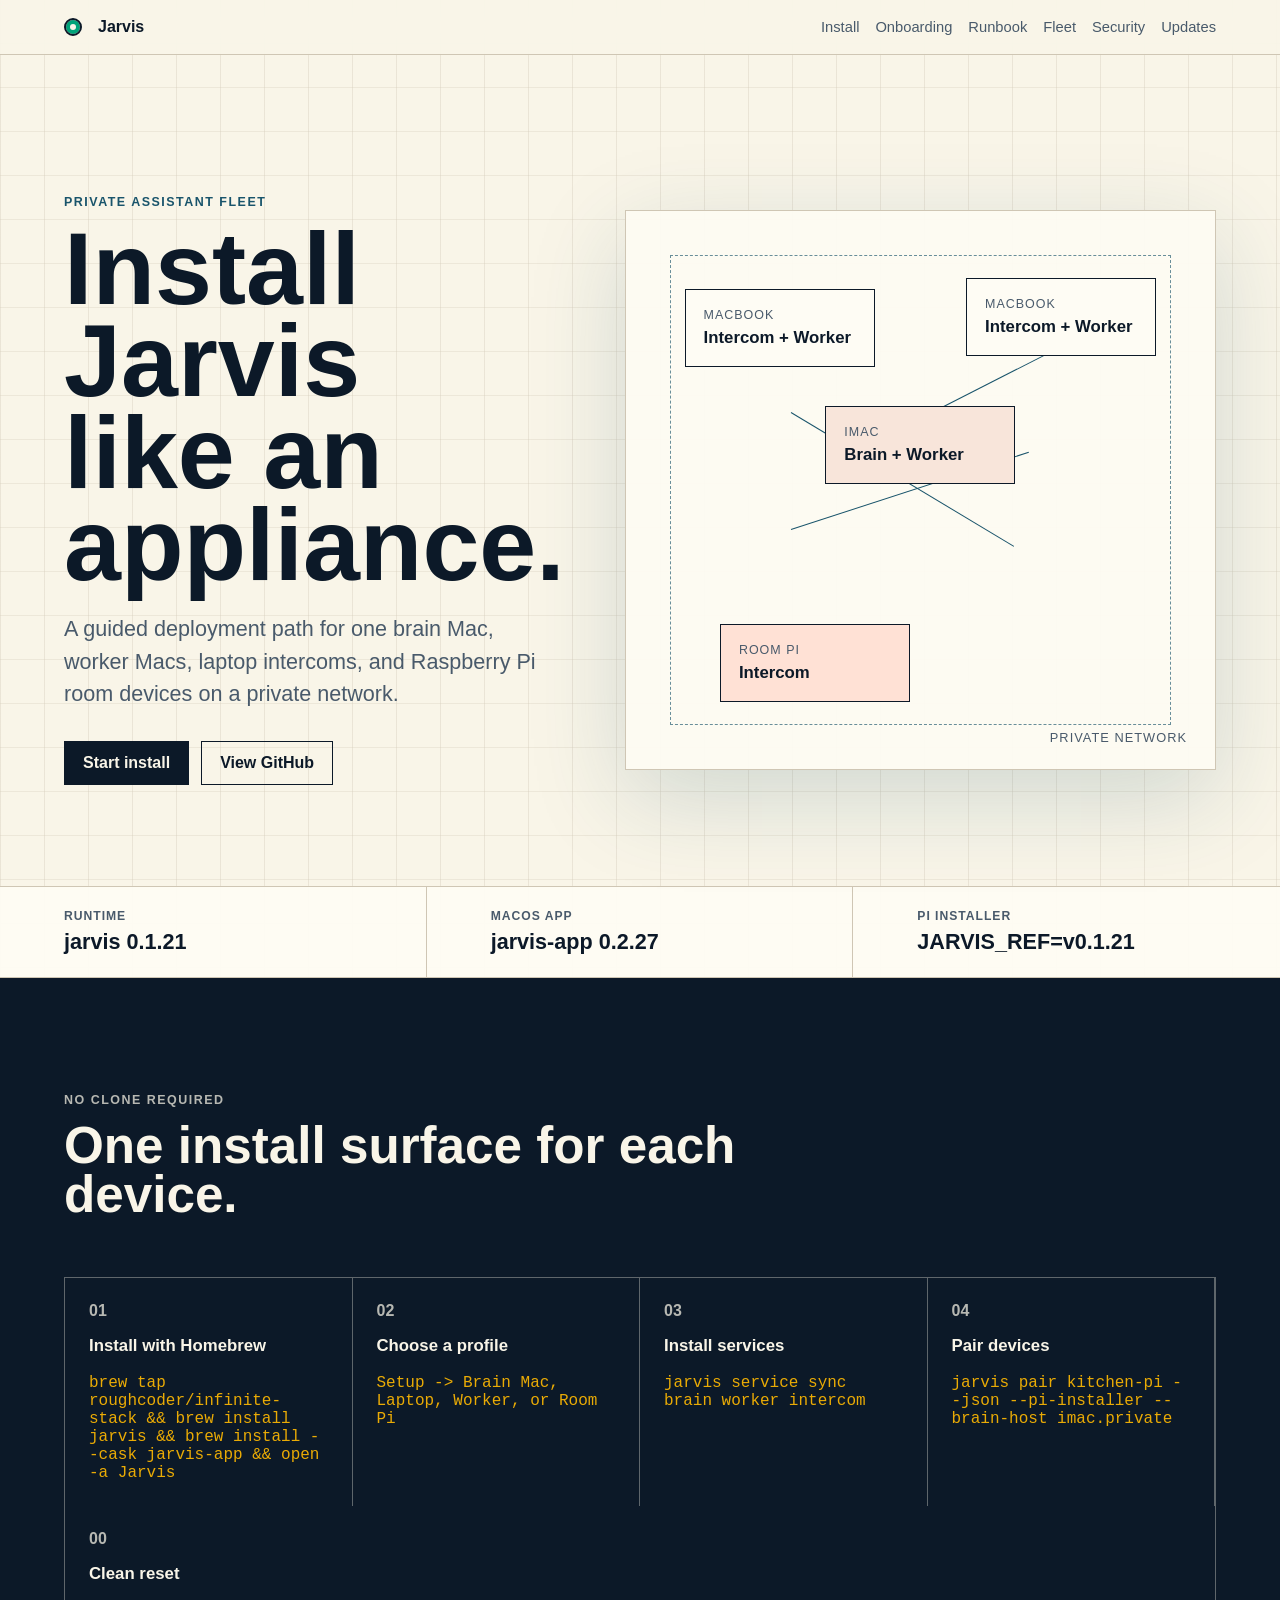
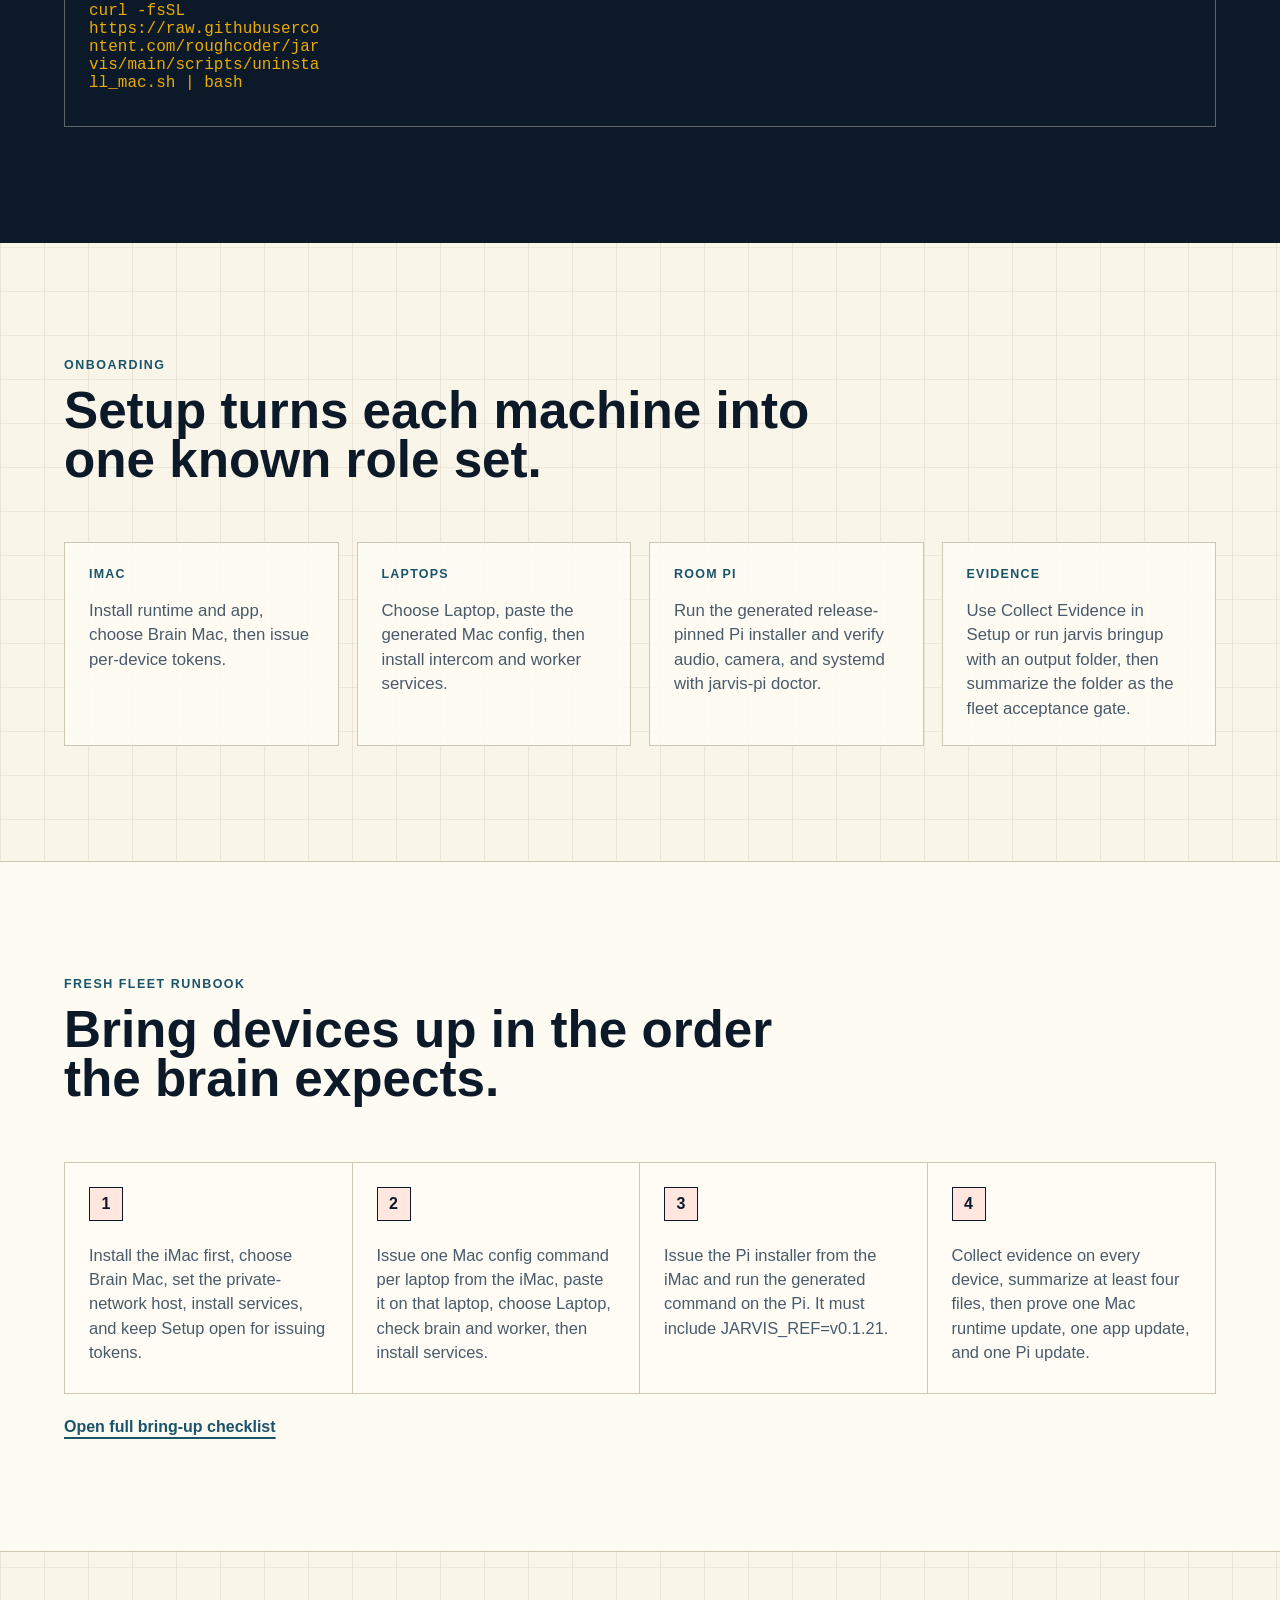
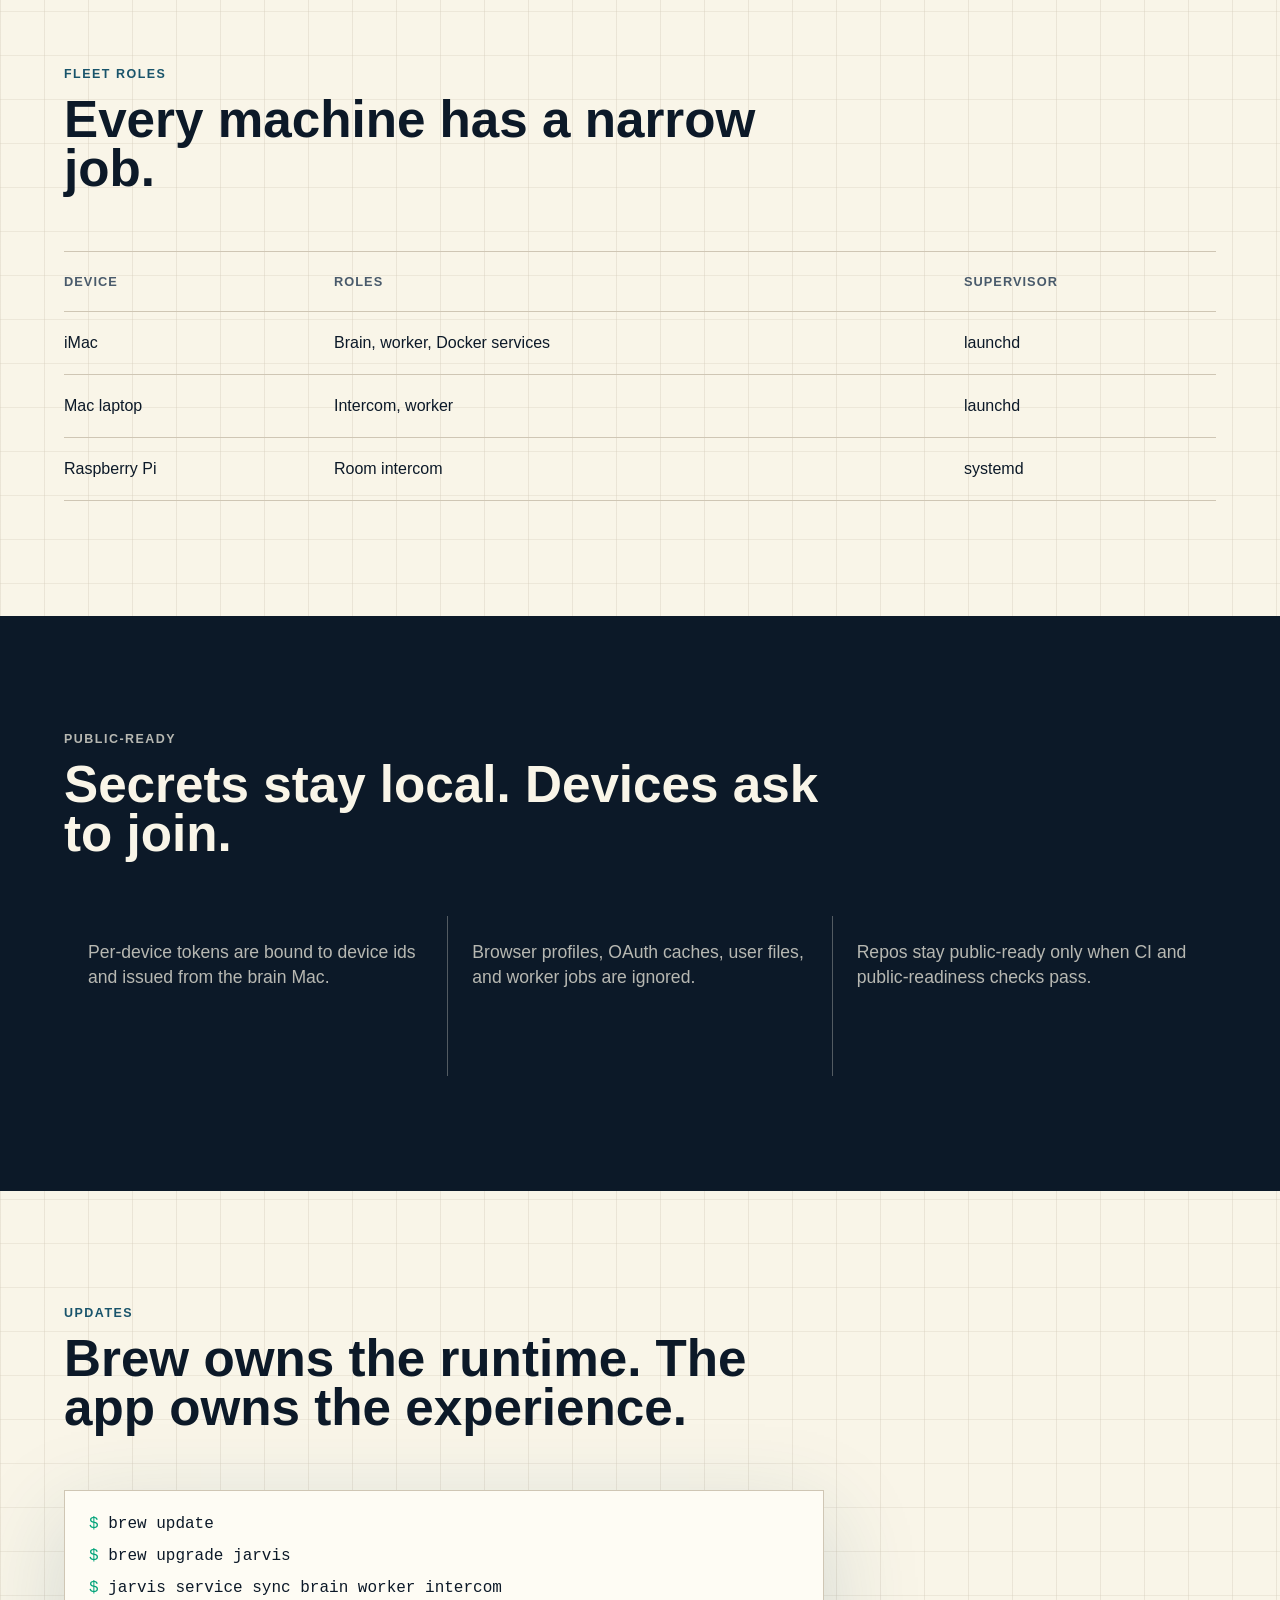
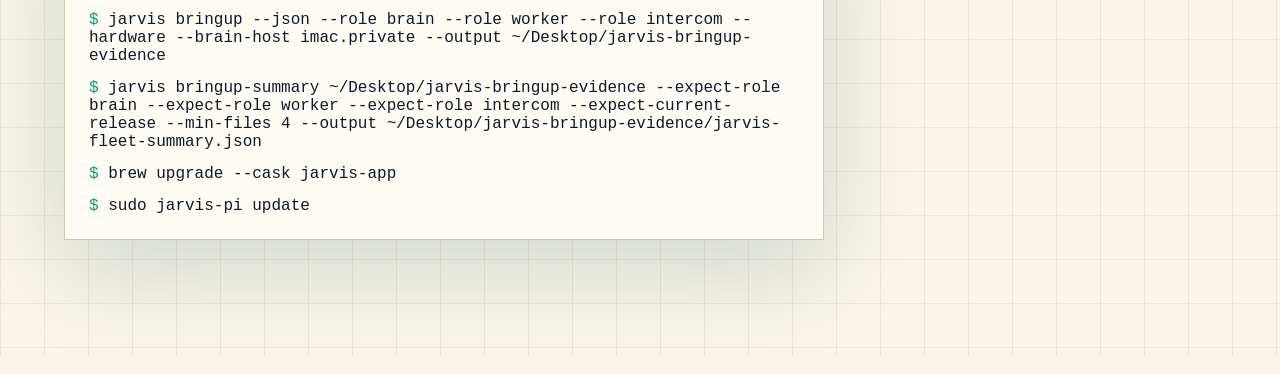
==== commit f646847e: "Advertise public Mac clean reset command Constraint: fresh install testing needs one user-facing res" ====
--- a/docs-site/index.html
+++ b/docs-site/index.html
@@ -103,6 +103,11 @@
             <h3>Pair devices</h3>
             <code>jarvis pair kitchen-pi --json --pi-installer --brain-host imac.private</code>
           </article>
+          <article>
+            <p class="step">00</p>
+            <h3>Clean reset</h3>
+            <code>curl -fsSL https://raw.githubusercontent.com/roughcoder/jarvis/main/scripts/uninstall_mac.sh | bash</code>
+          </article>
         </div>
       </section>
 
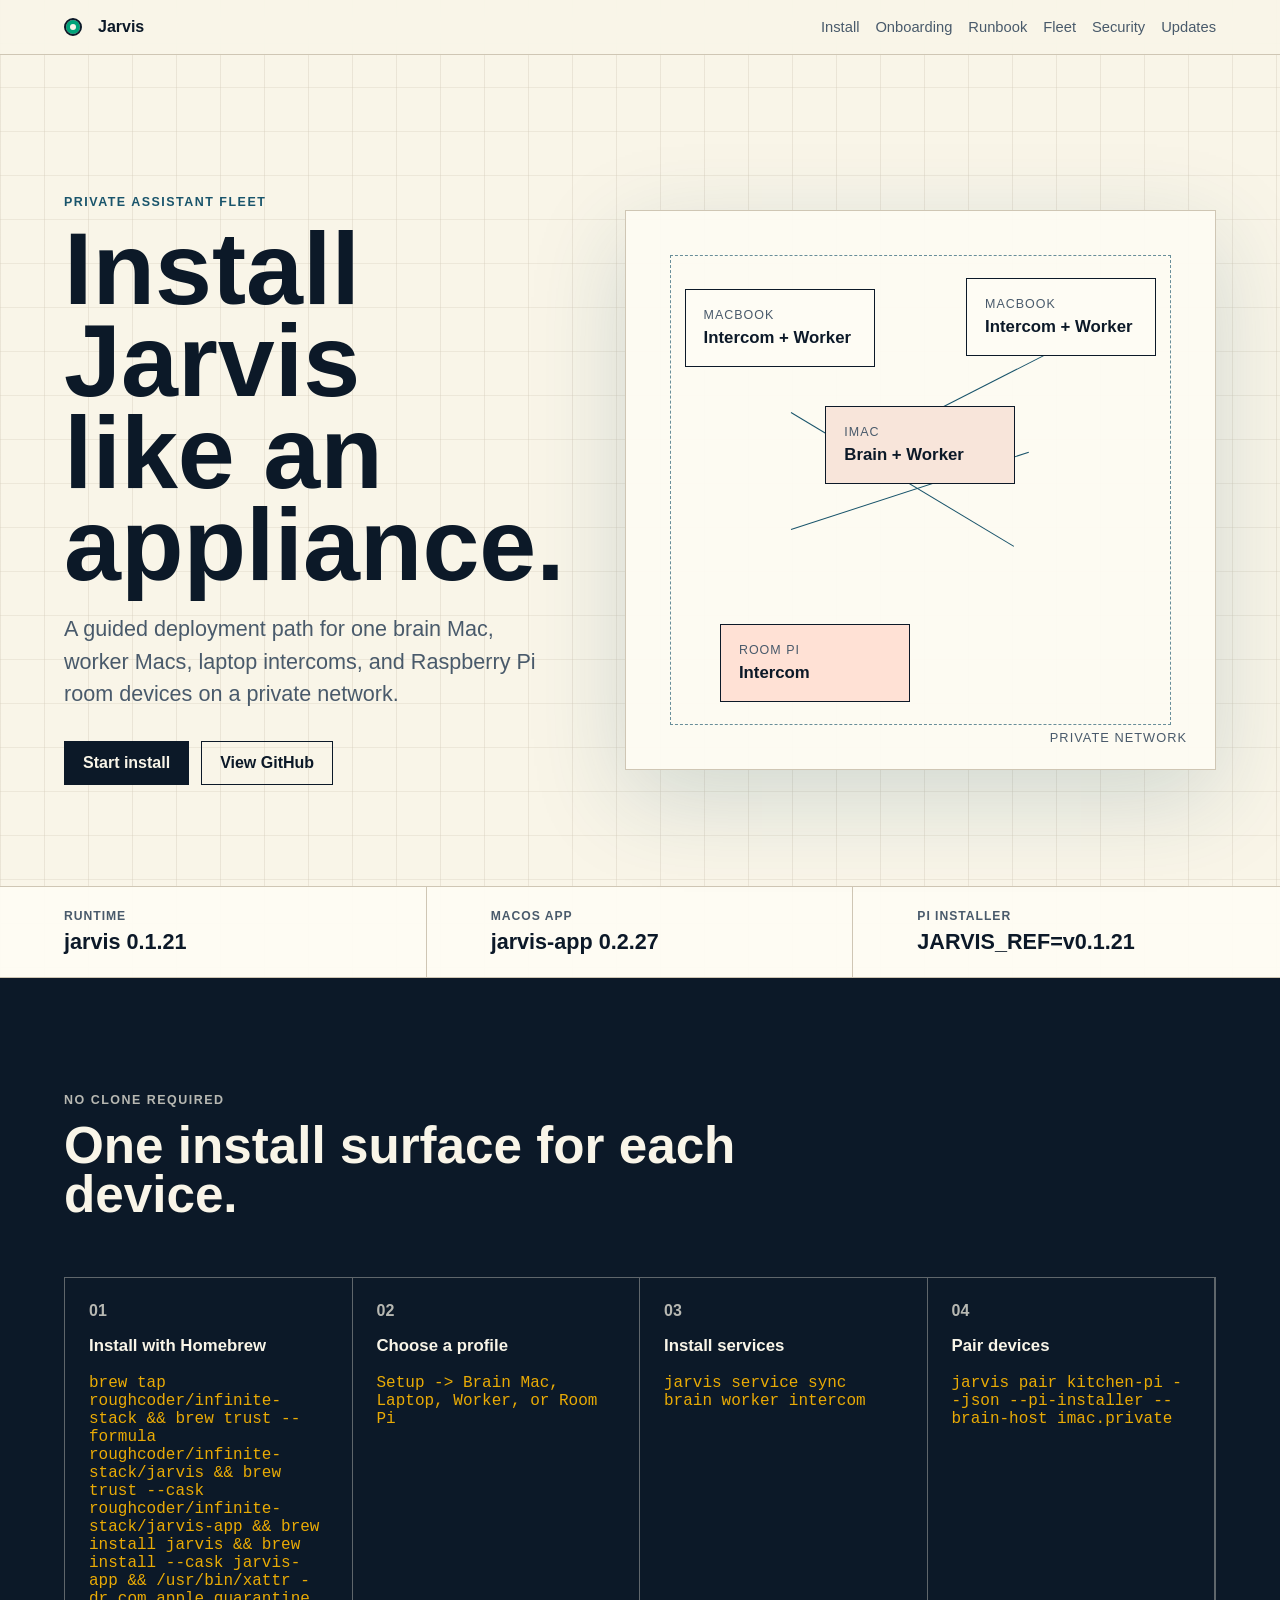
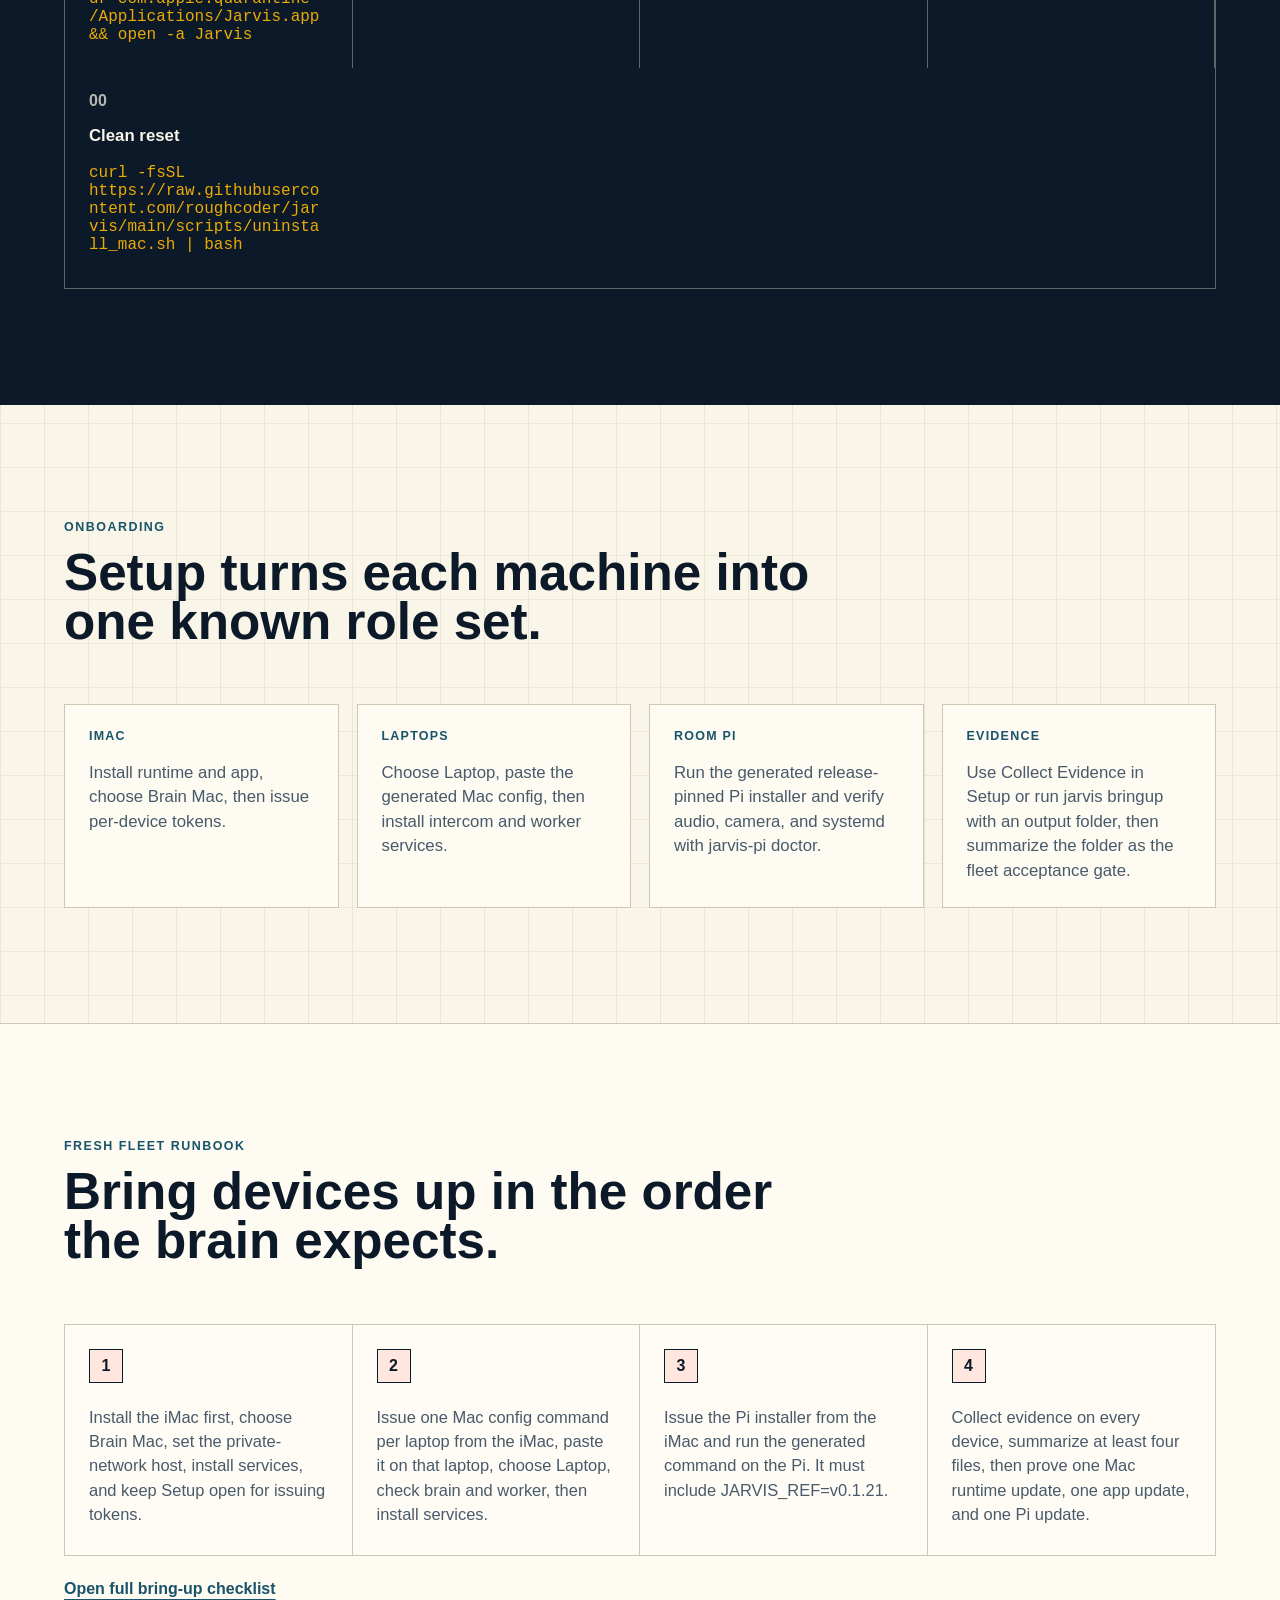
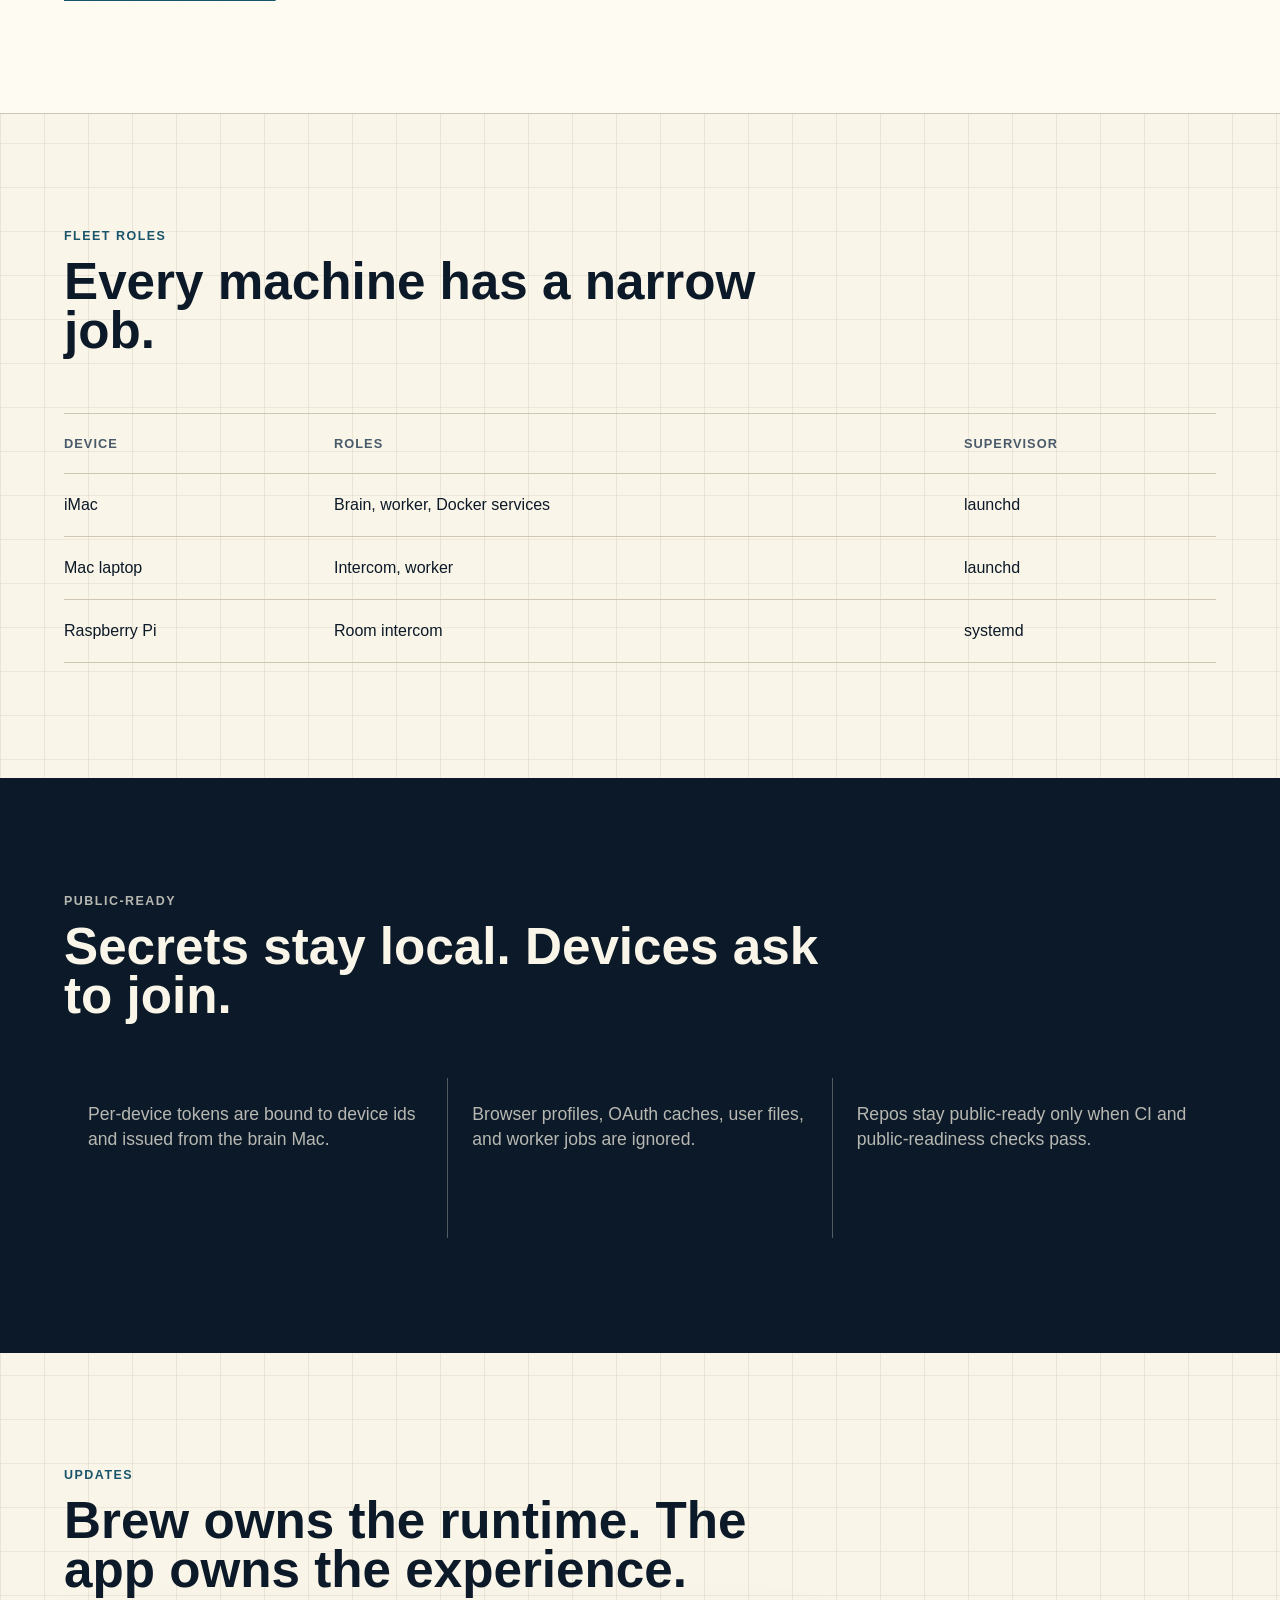
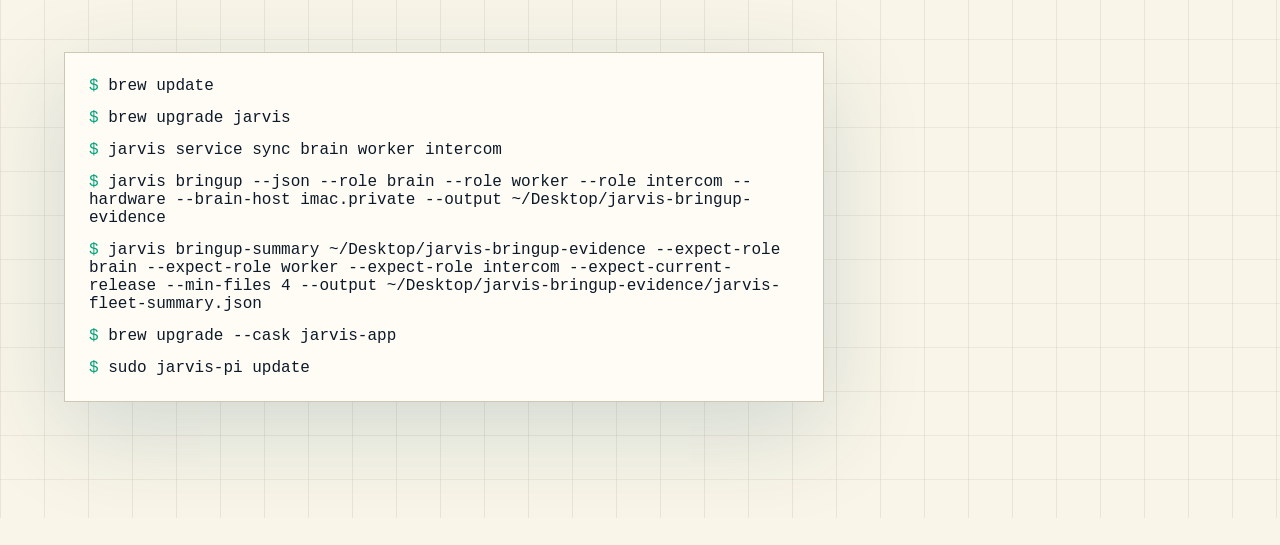
==== commit 243feabc: "Show full Homebrew install command on docs preview Constraint: the preview site is the command users" ====
--- a/docs-site/index.html
+++ b/docs-site/index.html
@@ -86,7 +86,7 @@
           <article>
             <p class="step">01</p>
             <h3>Install with Homebrew</h3>
-            <code>brew tap roughcoder/infinite-stack && brew install jarvis && brew install --cask jarvis-app && open -a Jarvis</code>
+            <code>brew tap roughcoder/infinite-stack && brew trust --formula roughcoder/infinite-stack/jarvis && brew trust --cask roughcoder/infinite-stack/jarvis-app && brew install jarvis && brew install --cask jarvis-app && /usr/bin/xattr -dr com.apple.quarantine /Applications/Jarvis.app && open -a Jarvis</code>
           </article>
           <article>
             <p class="step">02</p>
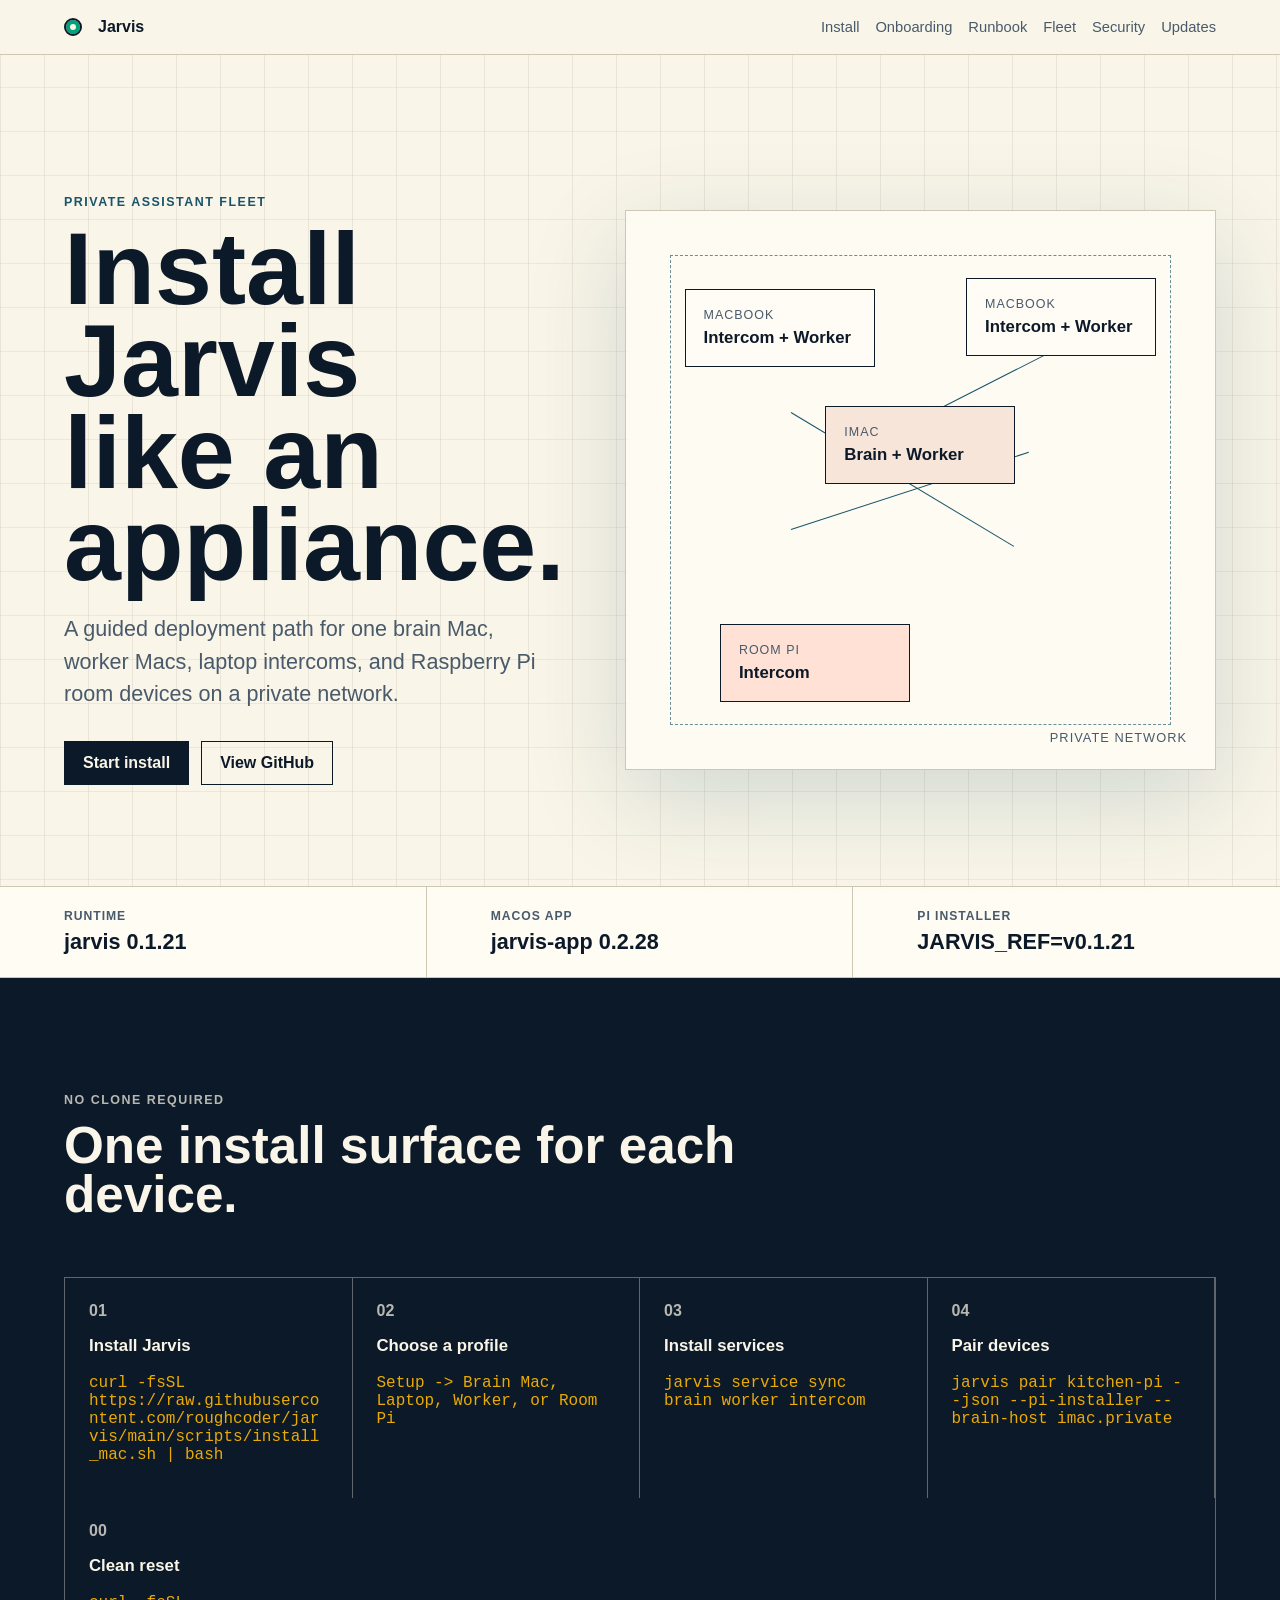
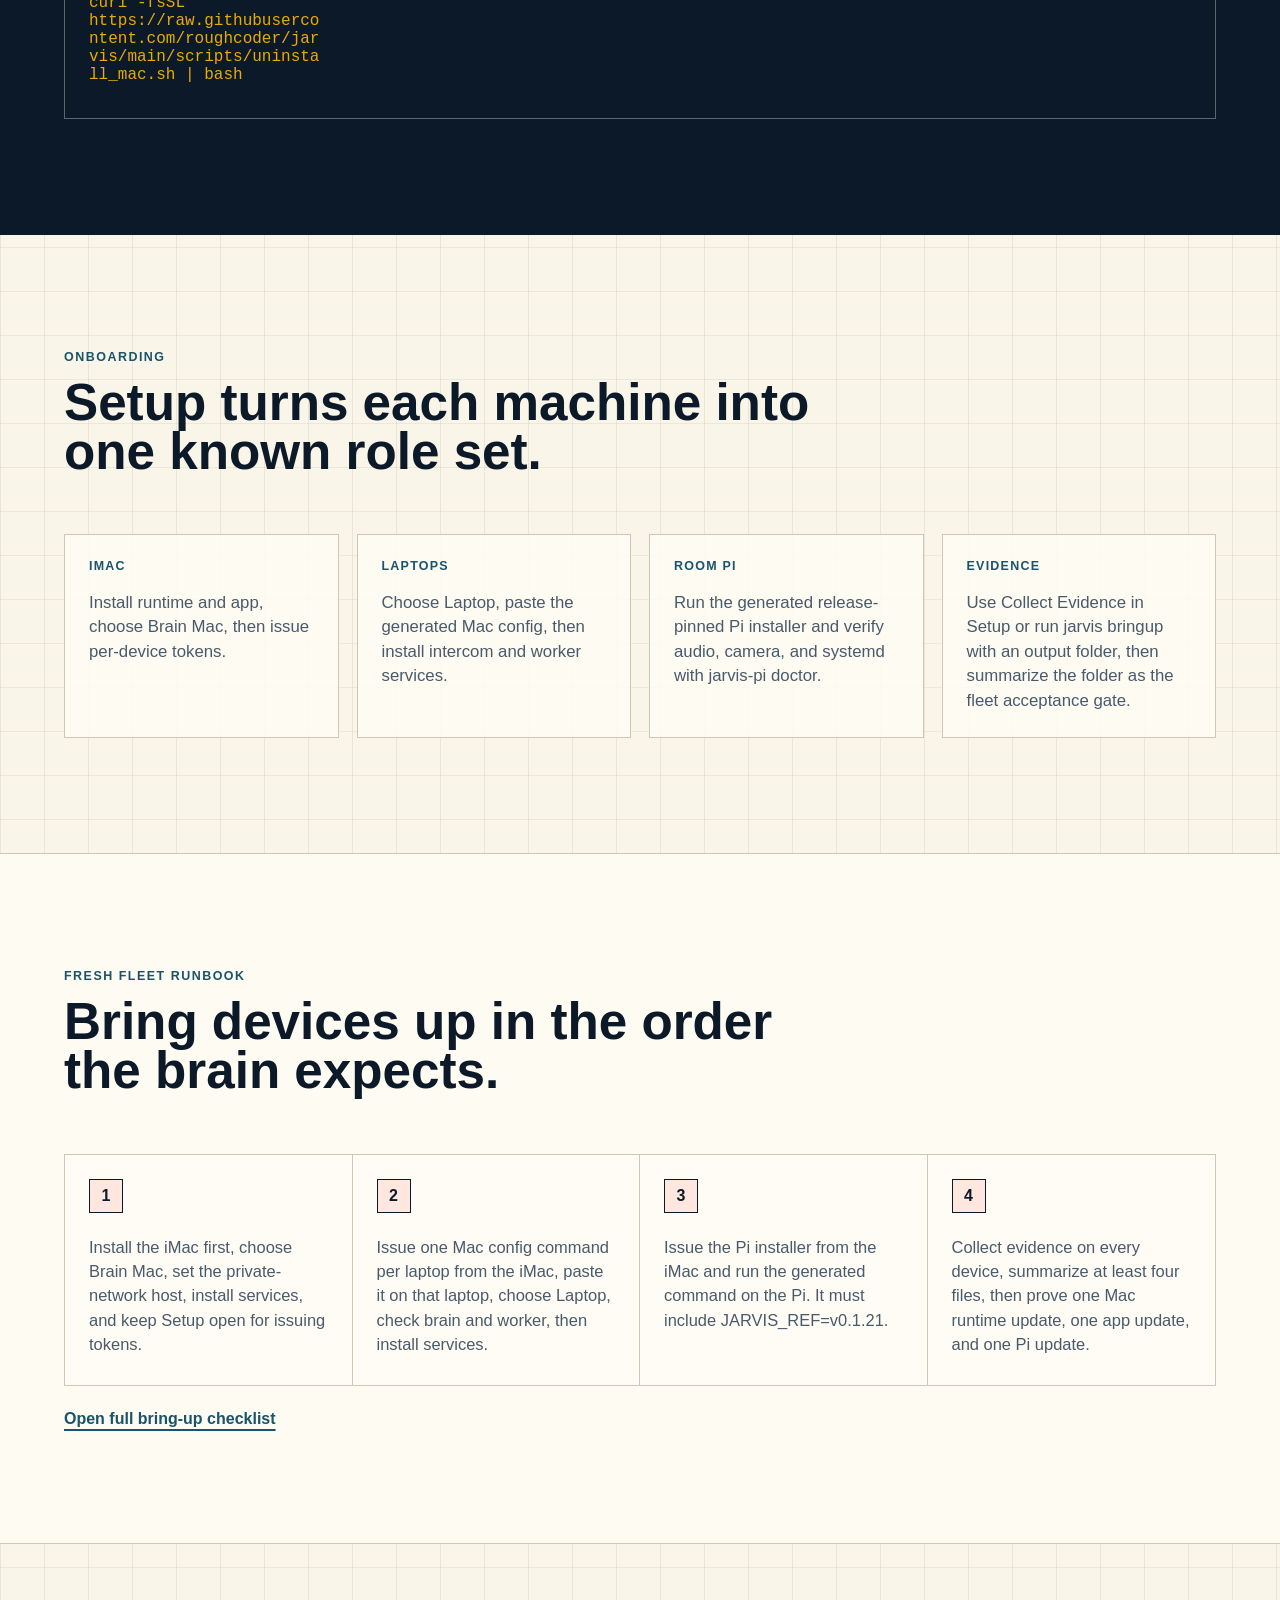
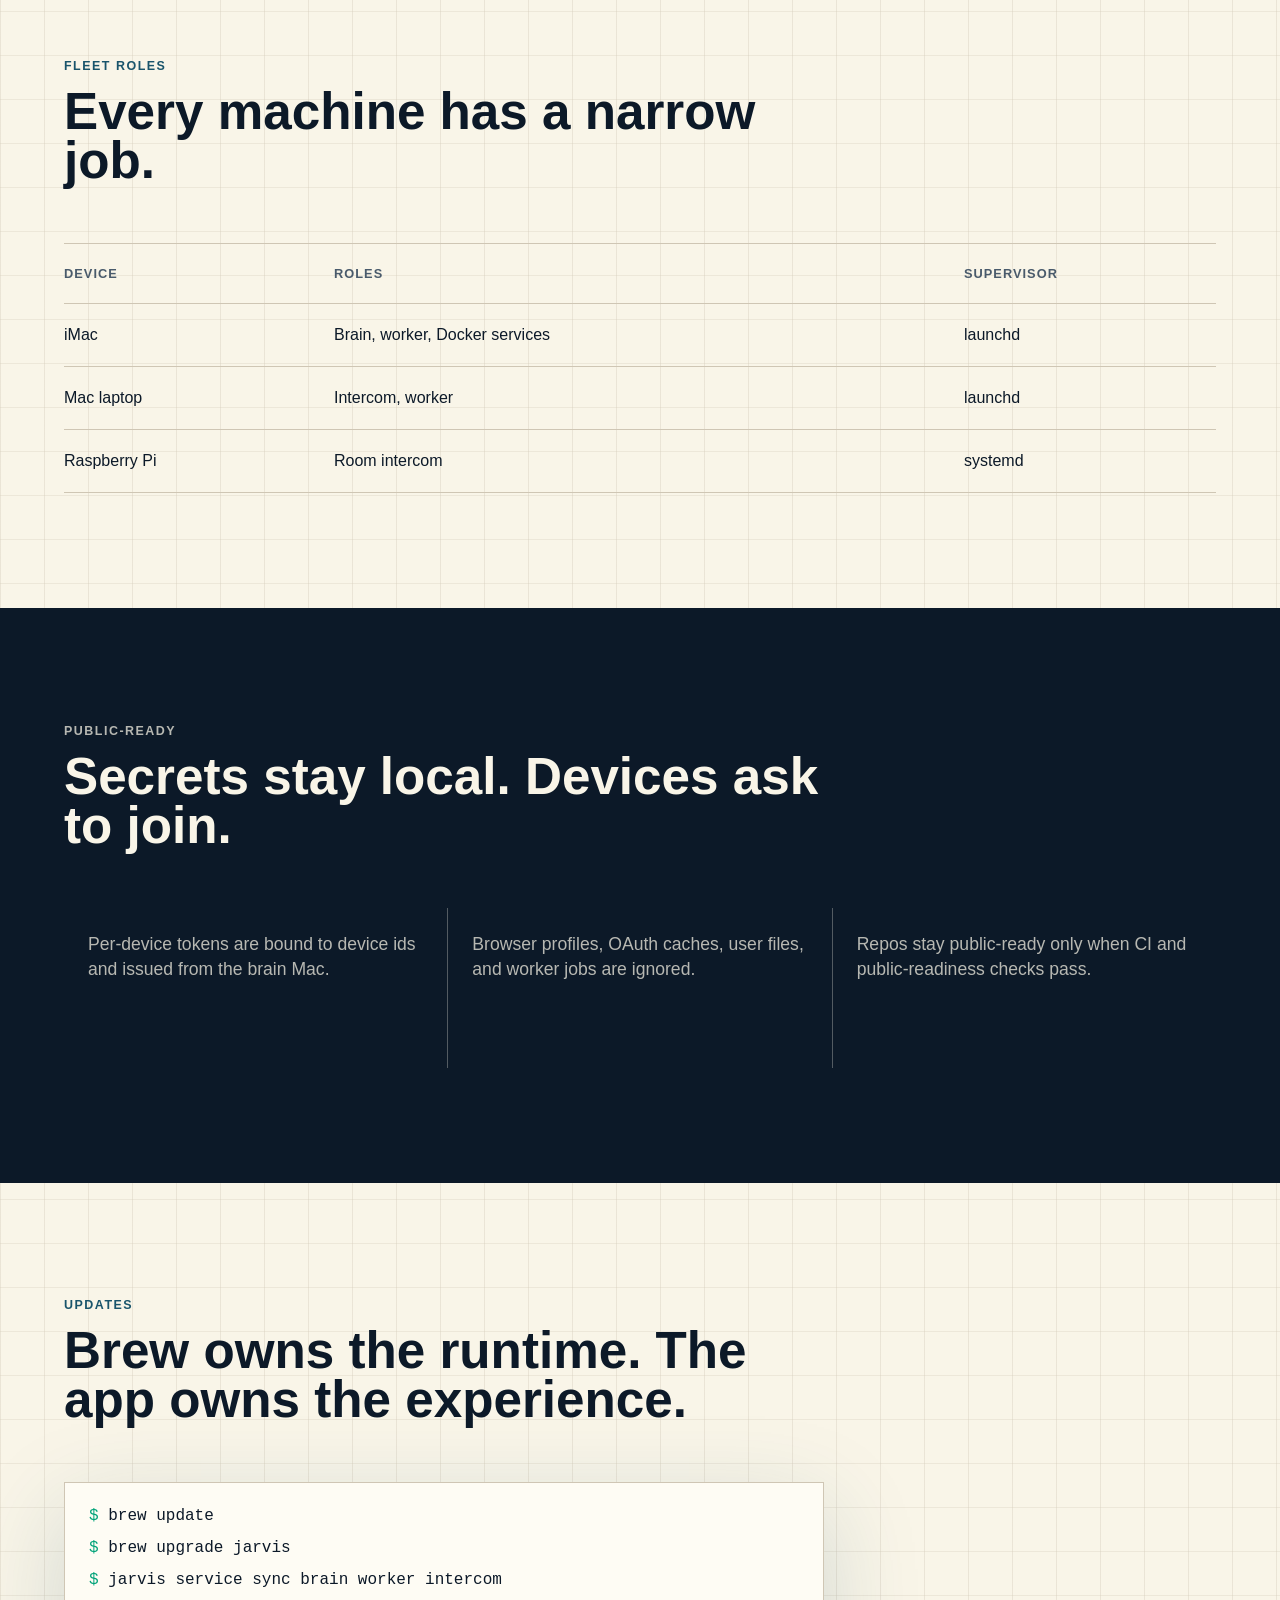
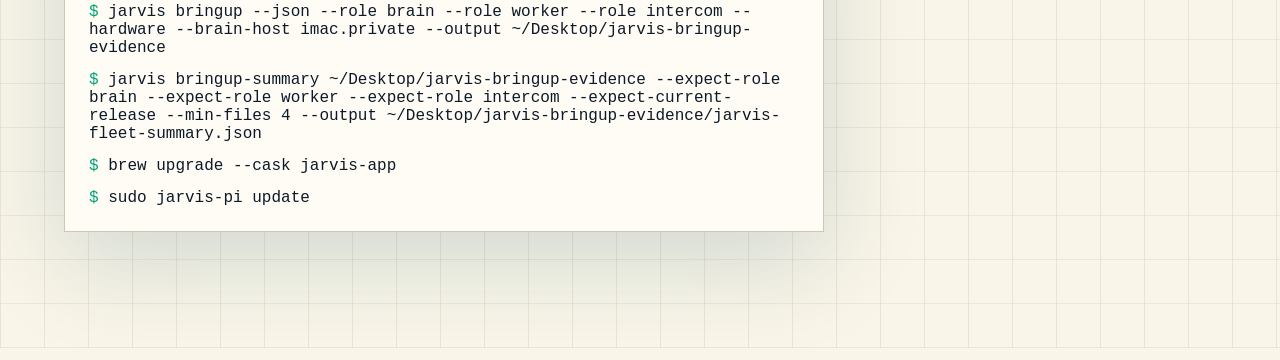
==== commit 73cb18ea: "Restore one-line Mac installer Constraint: fresh Mac install needs a copy/paste path that hides Home" ====
--- a/docs-site/index.html
+++ b/docs-site/index.html
@@ -69,7 +69,7 @@
         </div>
         <div>
           <span>macOS app</span>
-          <strong>jarvis-app 0.2.27</strong>
+          <strong>jarvis-app 0.2.28</strong>
         </div>
         <div>
           <span>Pi installer</span>
@@ -85,8 +85,8 @@
         <div class="install-grid">
           <article>
             <p class="step">01</p>
-            <h3>Install with Homebrew</h3>
-            <code>brew tap roughcoder/infinite-stack && brew trust --formula roughcoder/infinite-stack/jarvis && brew trust --cask roughcoder/infinite-stack/jarvis-app && brew install jarvis && brew install --cask jarvis-app && /usr/bin/xattr -dr com.apple.quarantine /Applications/Jarvis.app && open -a Jarvis</code>
+            <h3>Install Jarvis</h3>
+            <code>curl -fsSL https://raw.githubusercontent.com/roughcoder/jarvis/main/scripts/install_mac.sh | bash</code>
           </article>
           <article>
             <p class="step">02</p>
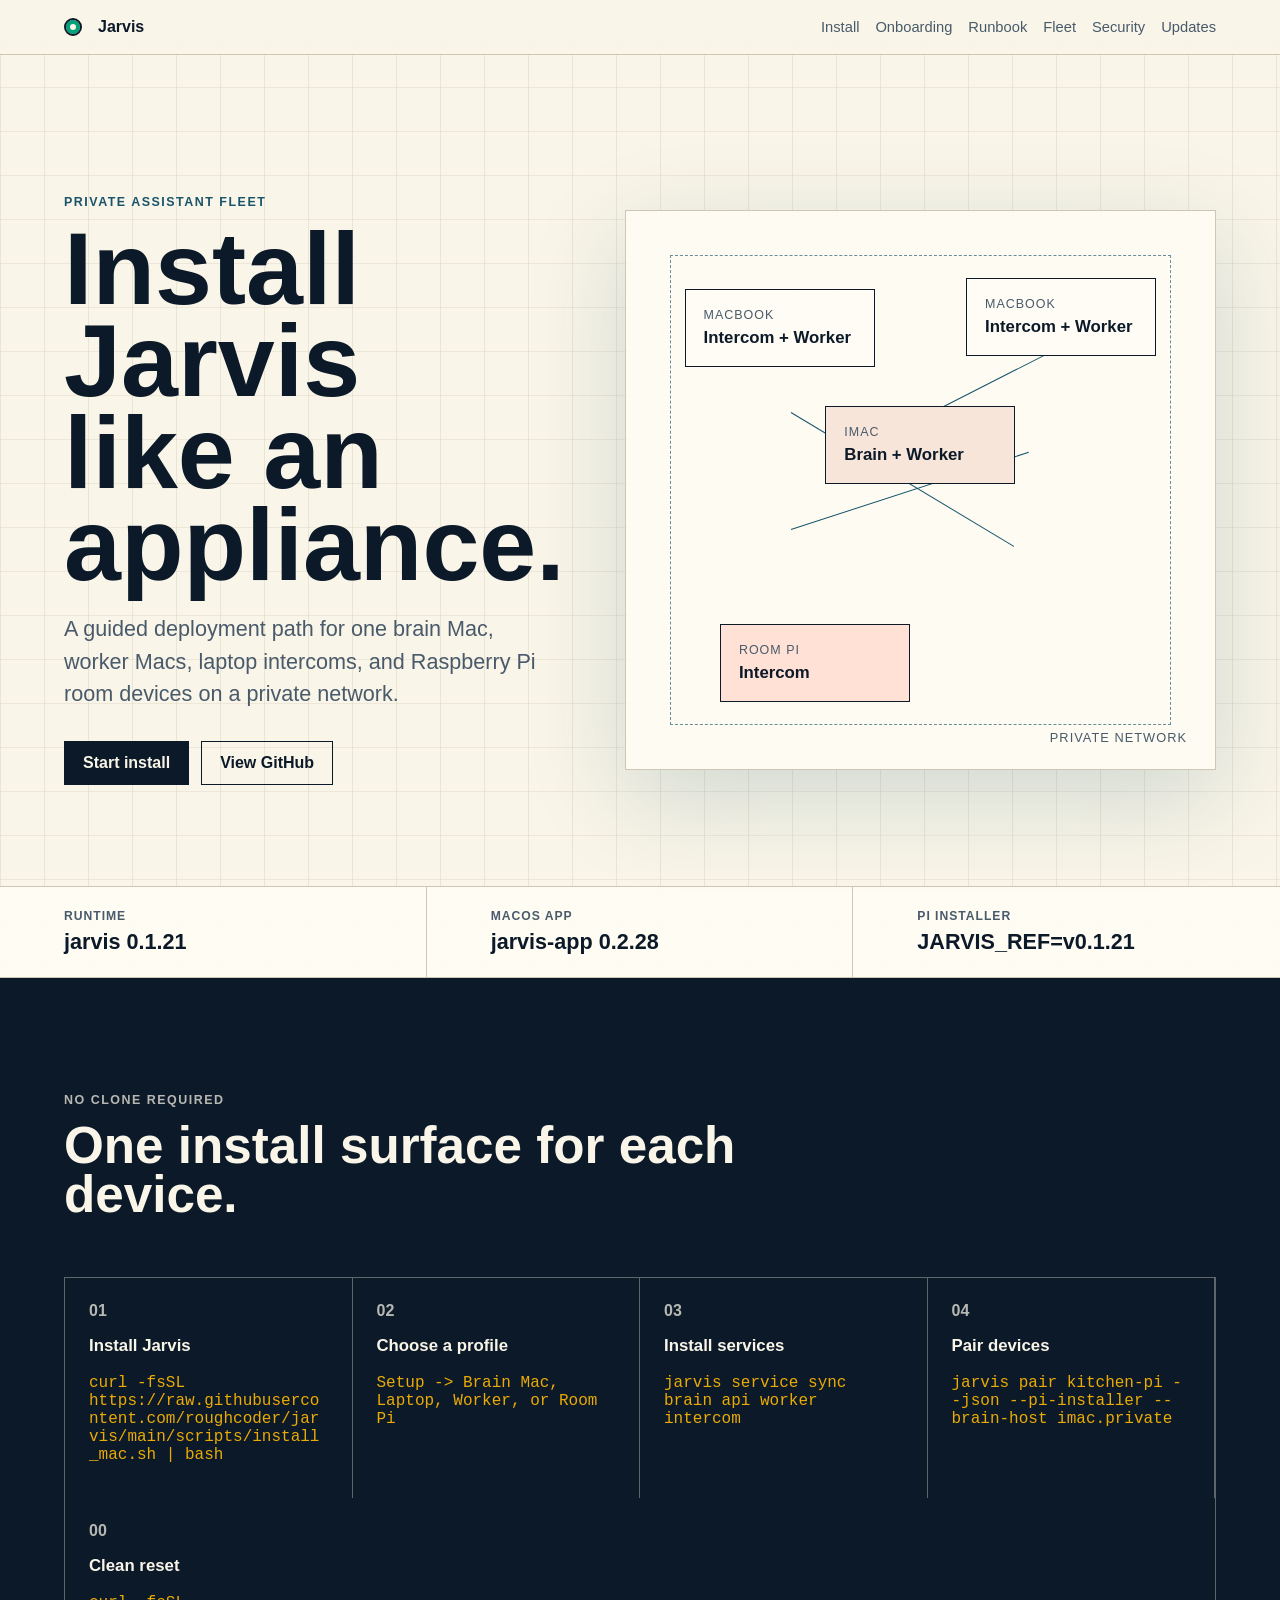
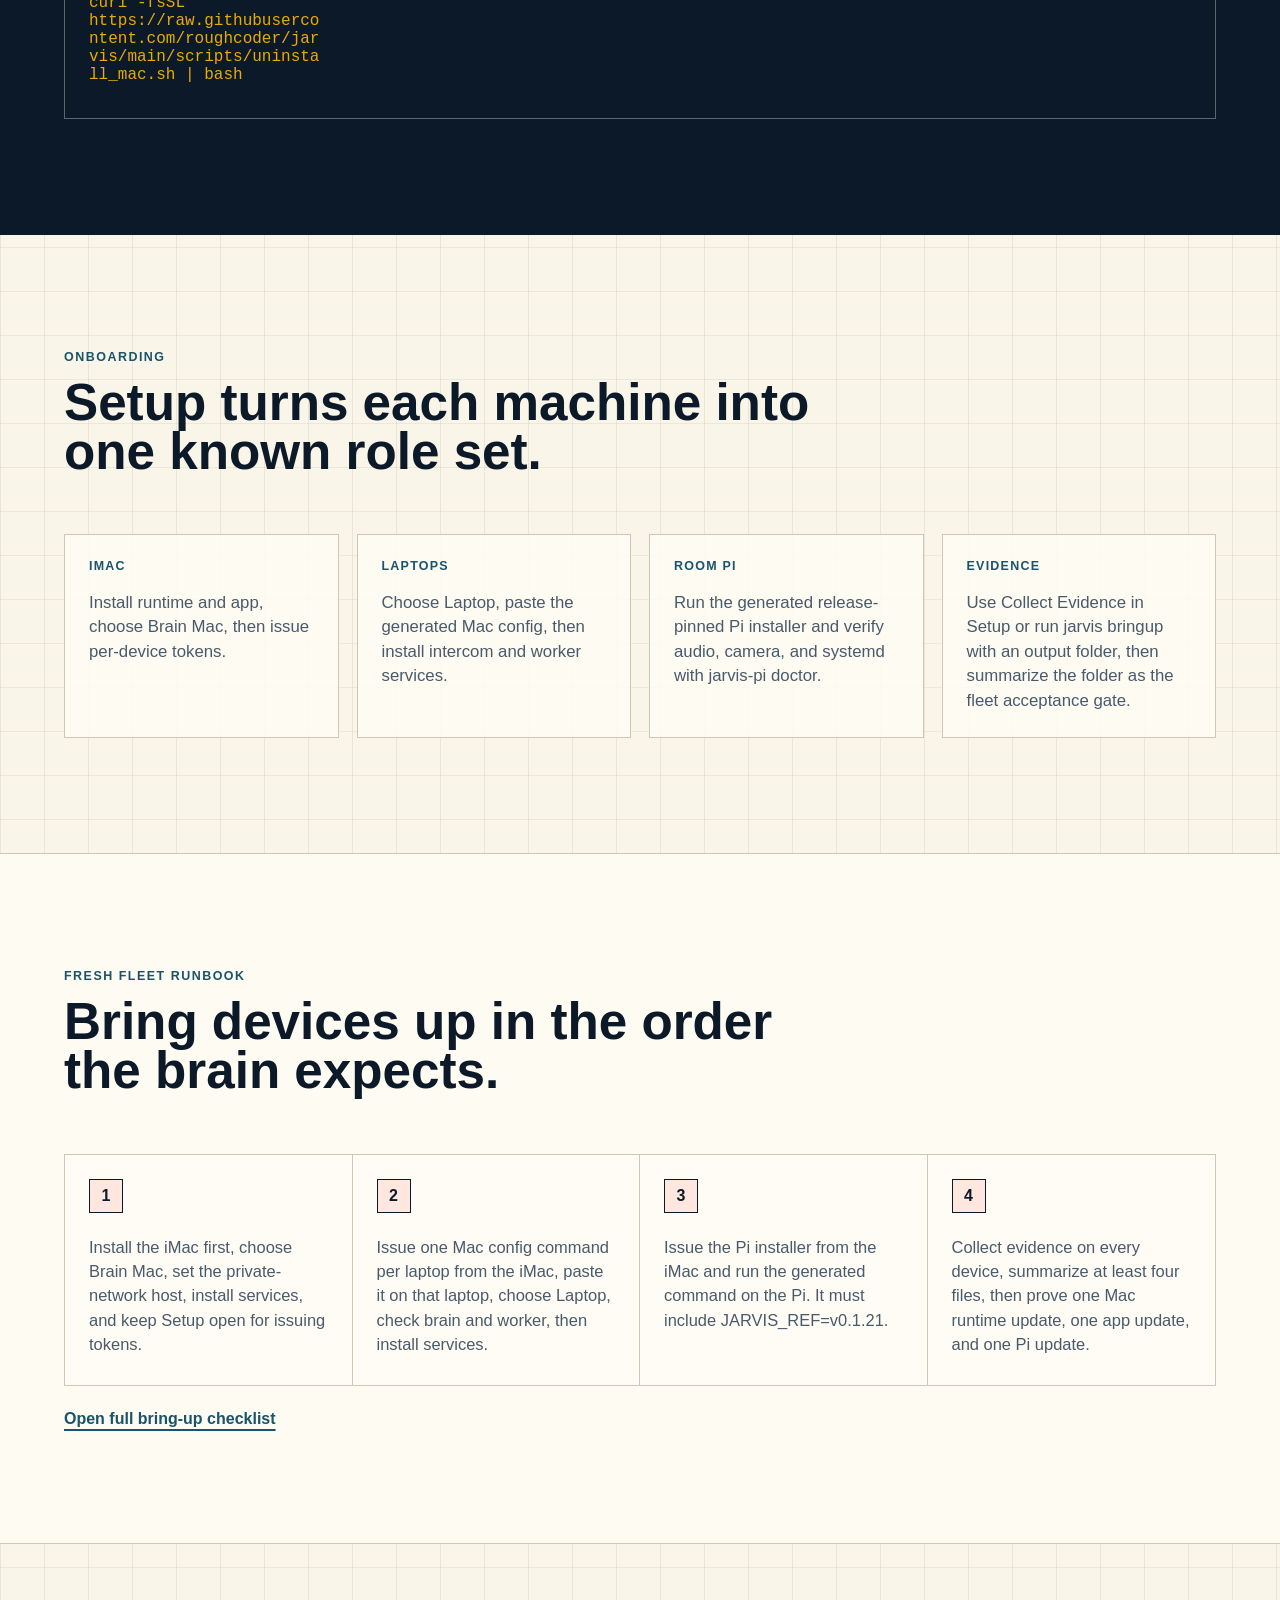
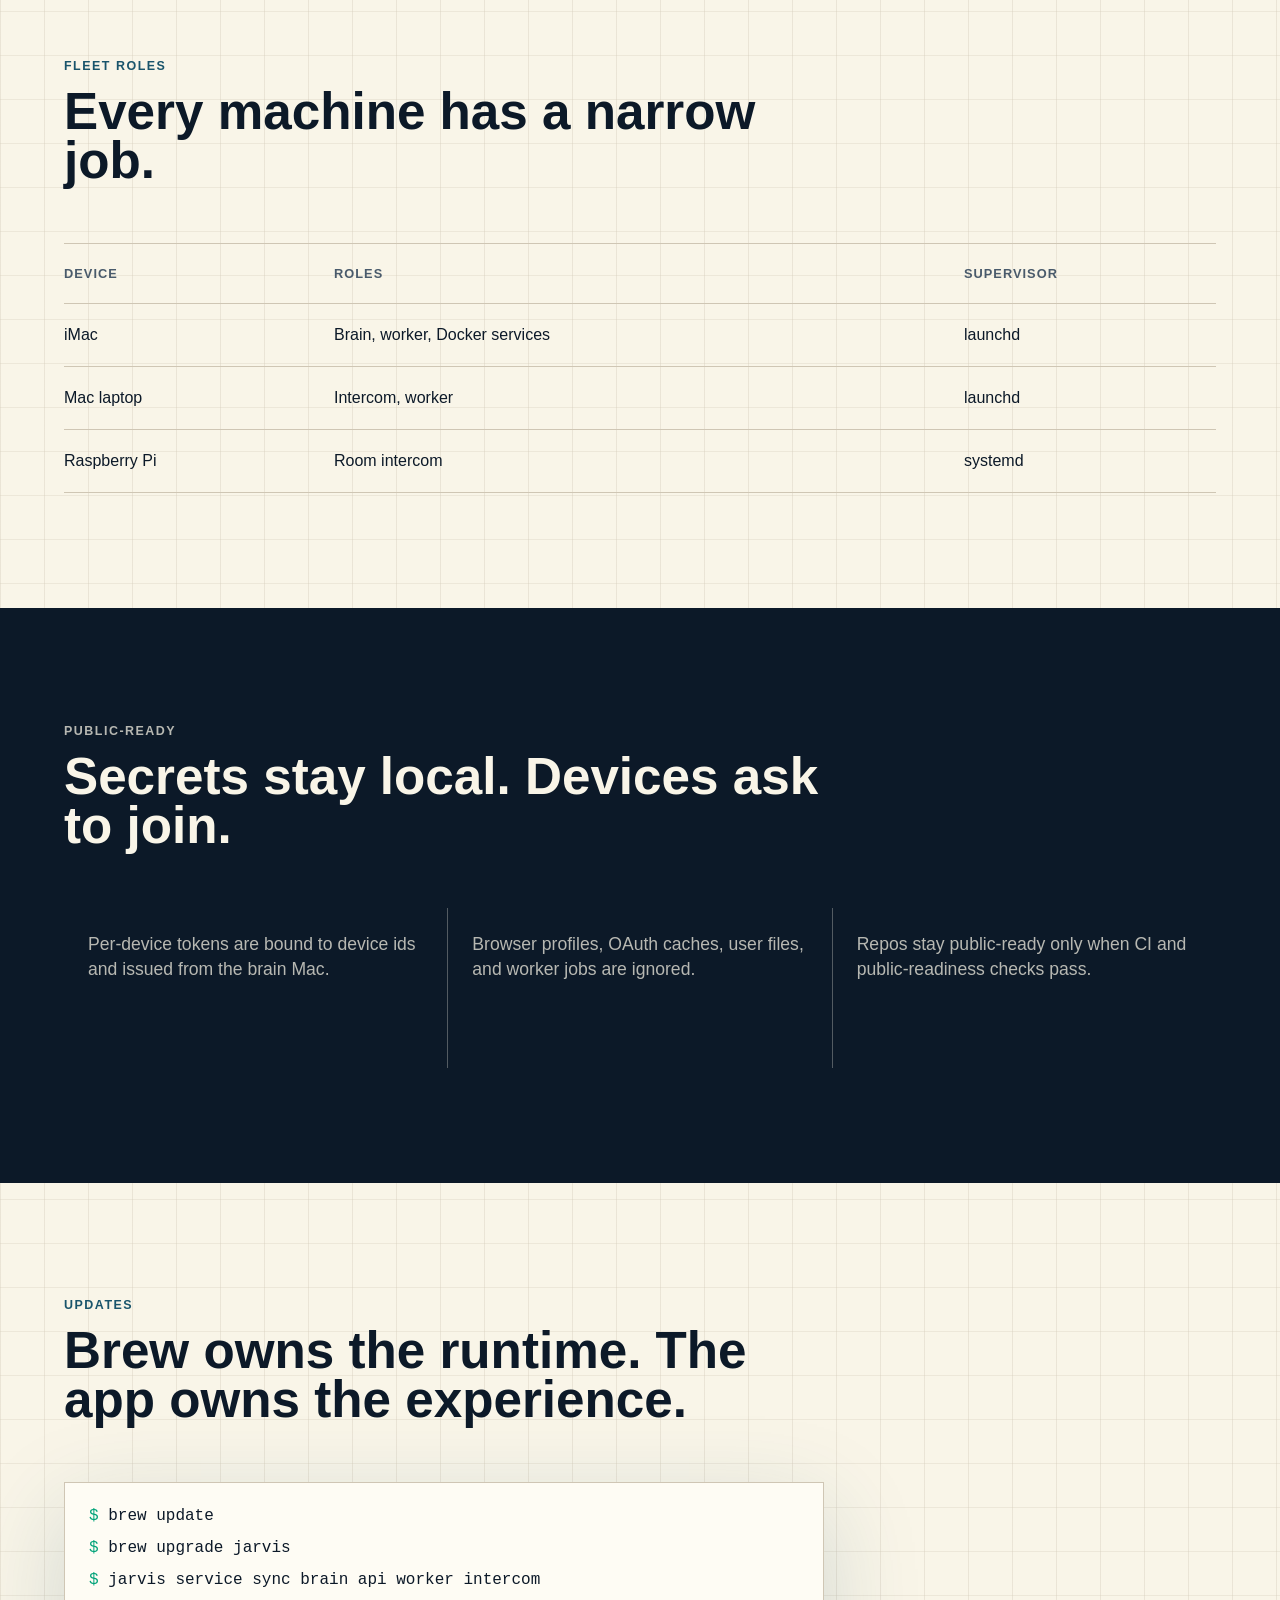
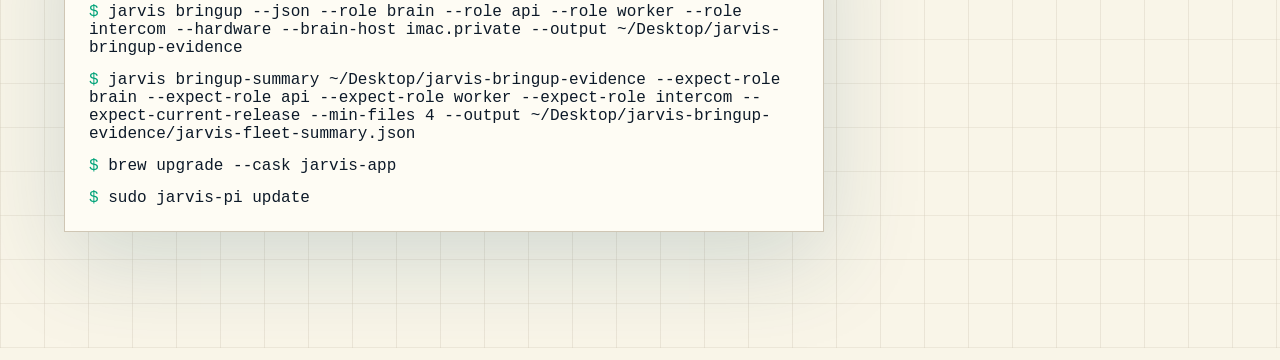
==== commit 14102a44: "fix(deploy): make cockpit API a managed brain-host service The brain-host fleet contract now require" ====
--- a/docs-site/index.html
+++ b/docs-site/index.html
@@ -96,7 +96,7 @@
           <article>
             <p class="step">03</p>
             <h3>Install services</h3>
-            <code>jarvis service sync brain worker intercom</code>
+            <code>jarvis service sync brain api worker intercom</code>
           </article>
           <article>
             <p class="step">04</p>
@@ -195,9 +195,9 @@
         <div class="terminal">
           <span>brew update</span>
           <span>brew upgrade jarvis</span>
-          <span>jarvis service sync brain worker intercom</span>
-          <span>jarvis bringup --json --role brain --role worker --role intercom --hardware --brain-host imac.private --output ~/Desktop/jarvis-bringup-evidence</span>
-          <span>jarvis bringup-summary ~/Desktop/jarvis-bringup-evidence --expect-role brain --expect-role worker --expect-role intercom --expect-current-release --min-files 4 --output ~/Desktop/jarvis-bringup-evidence/jarvis-fleet-summary.json</span>
+          <span>jarvis service sync brain api worker intercom</span>
+          <span>jarvis bringup --json --role brain --role api --role worker --role intercom --hardware --brain-host imac.private --output ~/Desktop/jarvis-bringup-evidence</span>
+          <span>jarvis bringup-summary ~/Desktop/jarvis-bringup-evidence --expect-role brain --expect-role api --expect-role worker --expect-role intercom --expect-current-release --min-files 4 --output ~/Desktop/jarvis-bringup-evidence/jarvis-fleet-summary.json</span>
           <span>brew upgrade --cask jarvis-app</span>
           <span>sudo jarvis-pi update</span>
         </div>
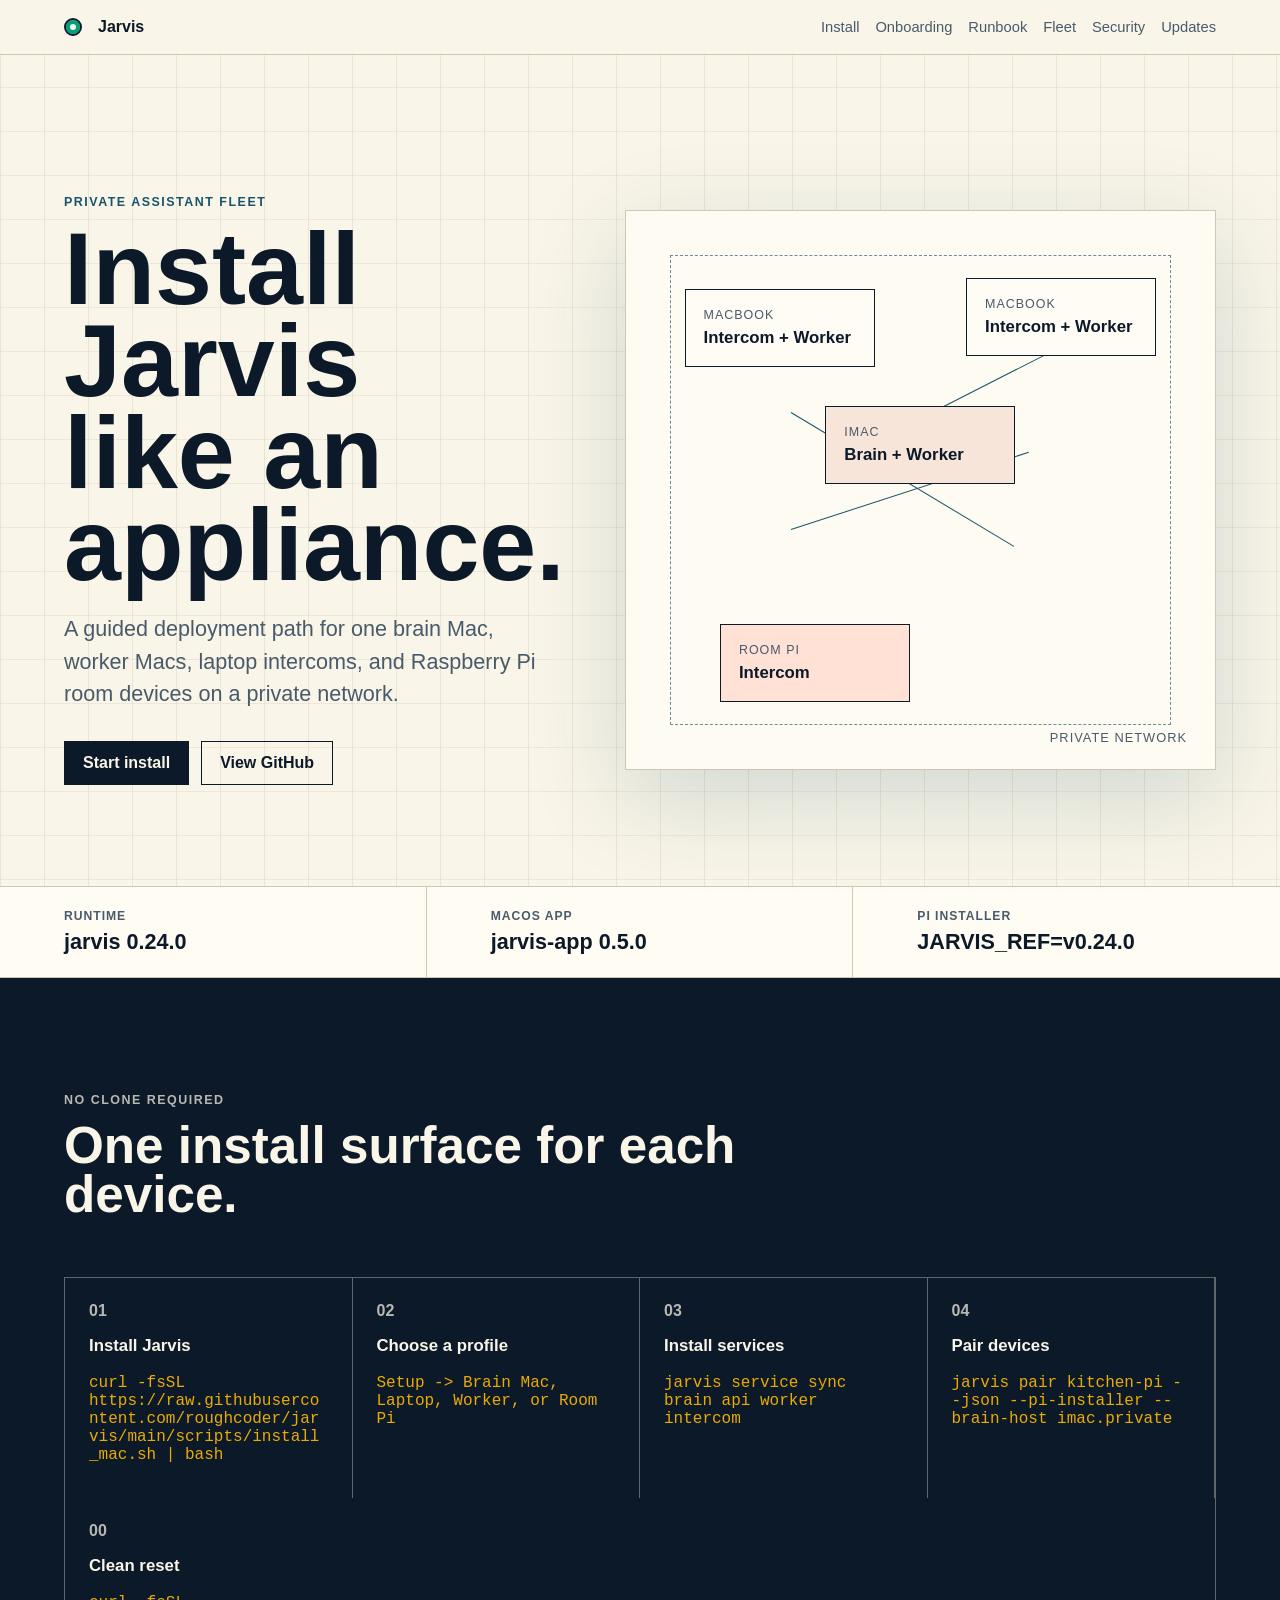
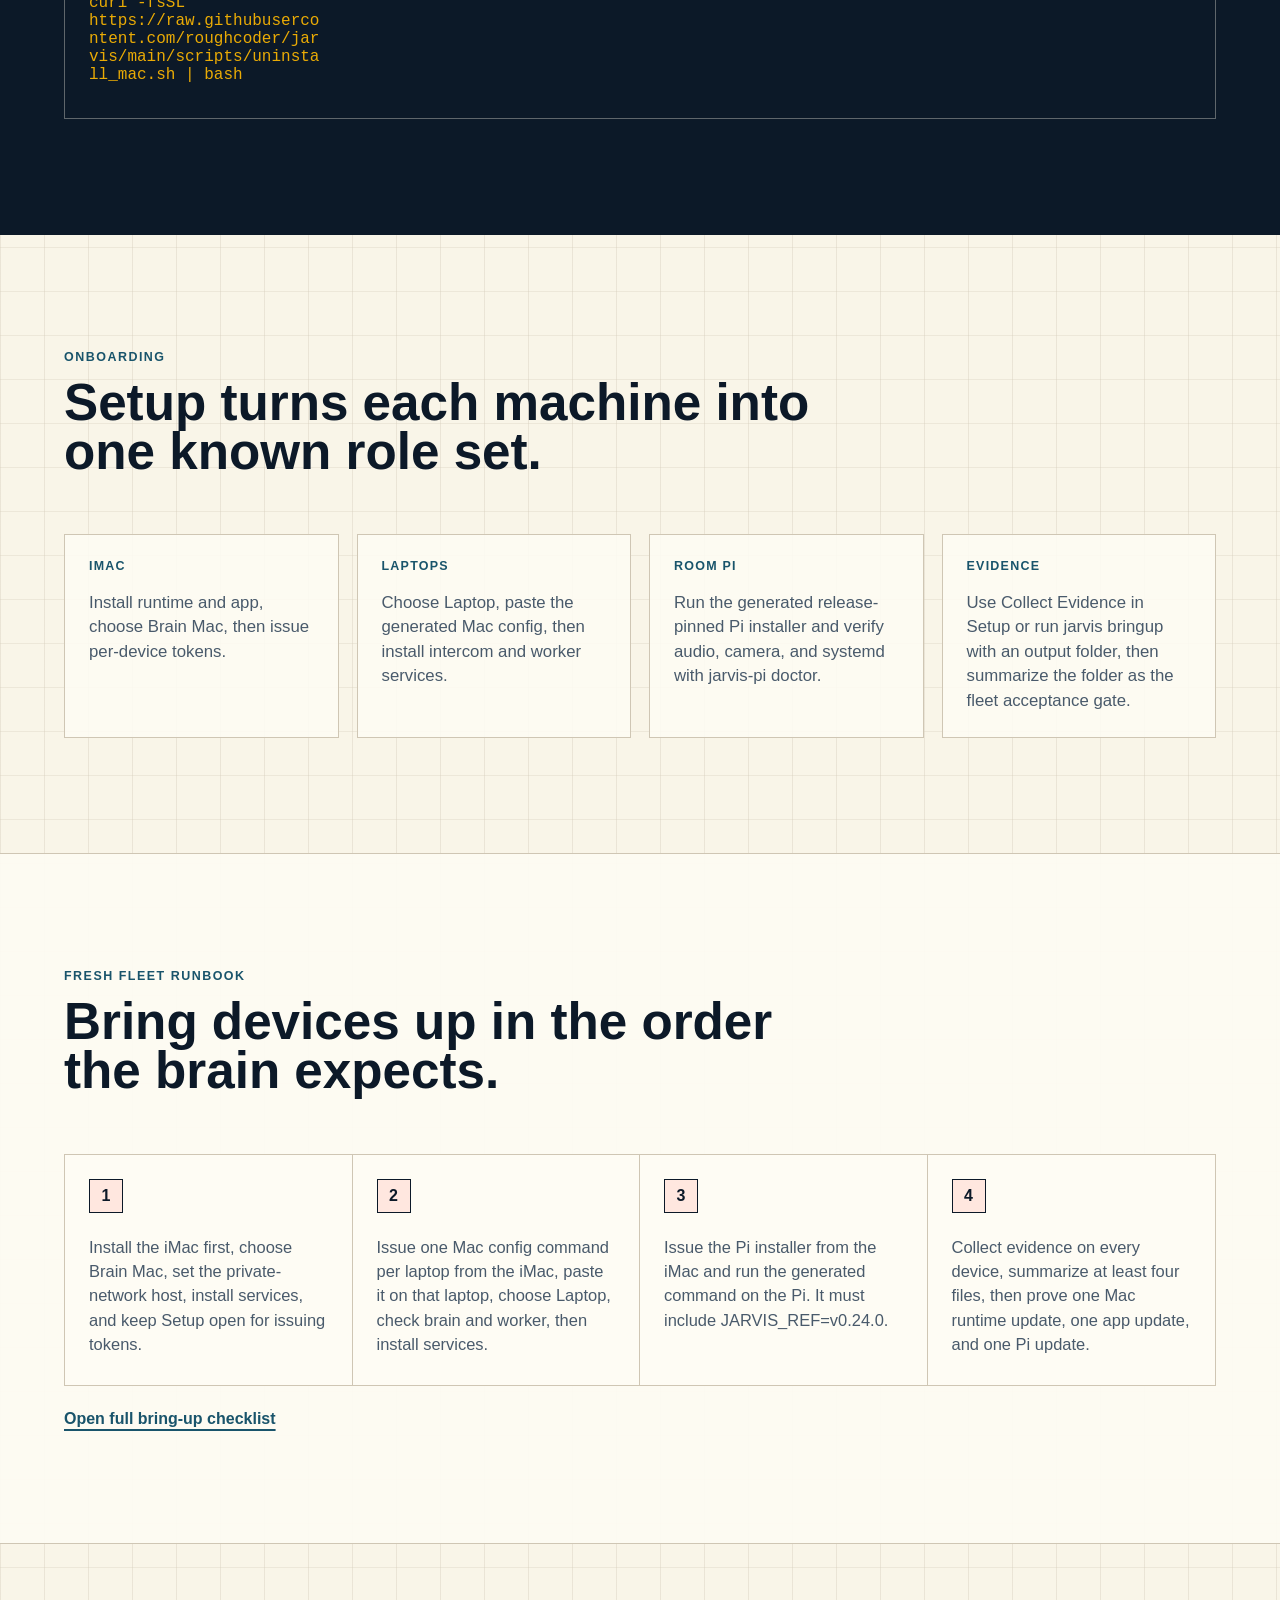
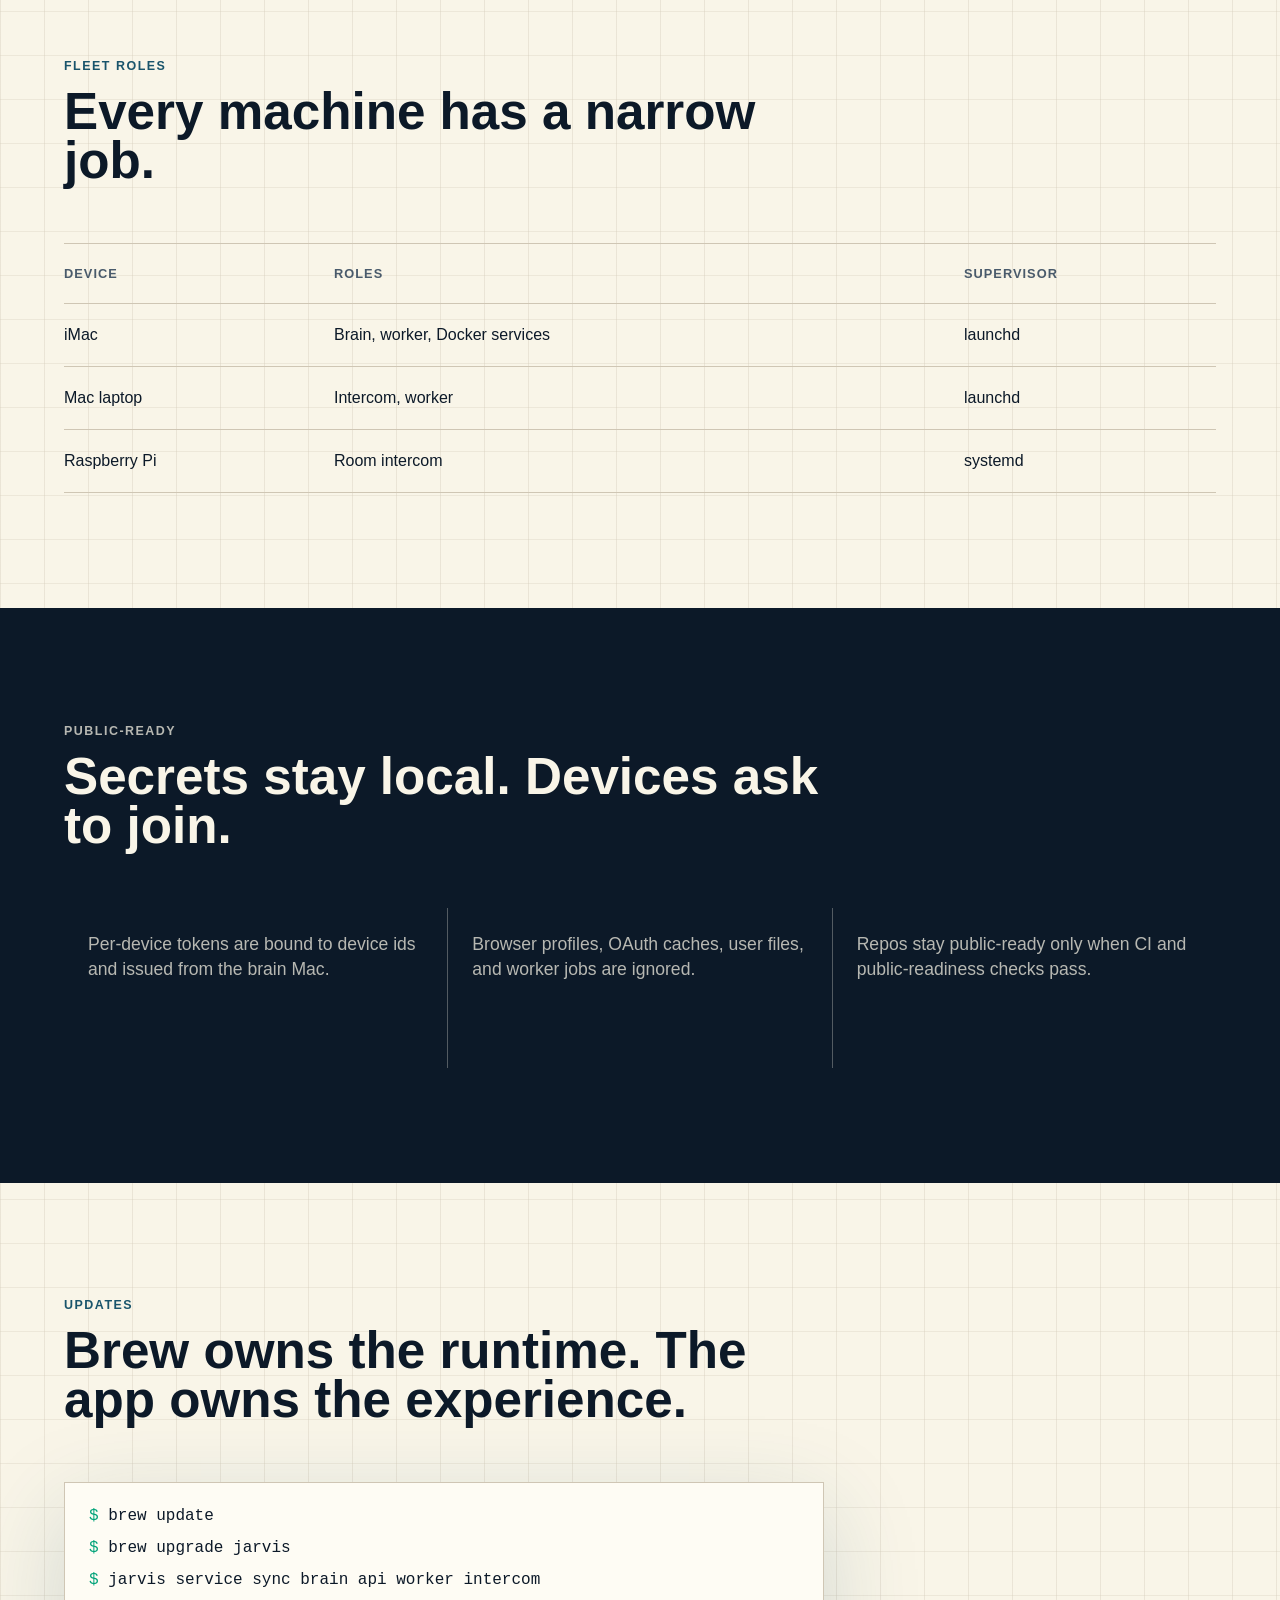
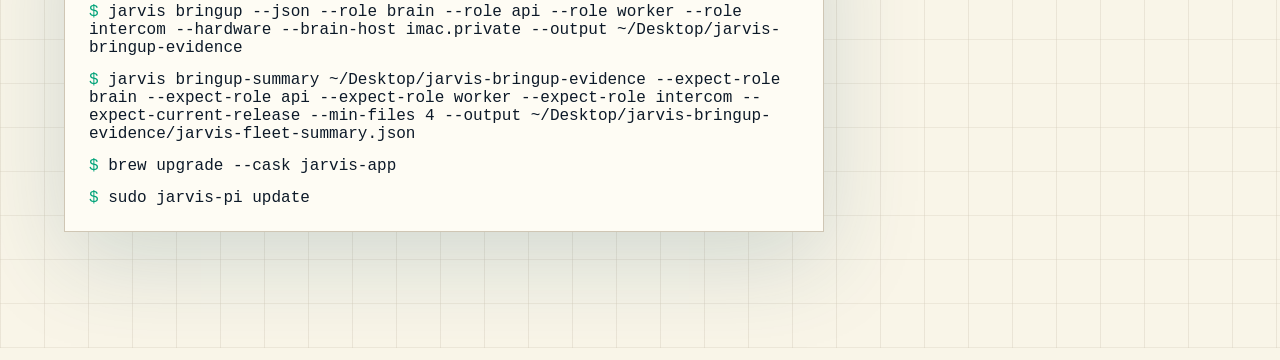
==== commit 710bdba4: "docs(release): refresh deployment preview versions Keep the public install preview aligned with the " ====
--- a/docs-site/index.html
+++ b/docs-site/index.html
@@ -65,15 +65,15 @@
       <section class="release-strip" aria-label="Current public releases">
         <div>
           <span>Runtime</span>
-          <strong>jarvis 0.1.21</strong>
+          <strong>jarvis 0.24.0</strong>
         </div>
         <div>
           <span>macOS app</span>
-          <strong>jarvis-app 0.2.28</strong>
+          <strong>jarvis-app 0.5.0</strong>
         </div>
         <div>
           <span>Pi installer</span>
-          <strong>JARVIS_REF=v0.1.21</strong>
+          <strong>JARVIS_REF=v0.24.0</strong>
         </div>
       </section>
 
@@ -152,7 +152,7 @@
           </article>
           <article>
             <span>3</span>
-            <p>Issue the Pi installer from the iMac and run the generated command on the Pi. It must include JARVIS_REF=v0.1.21.</p>
+            <p>Issue the Pi installer from the iMac and run the generated command on the Pi. It must include JARVIS_REF=v0.24.0.</p>
           </article>
           <article>
             <span>4</span>
